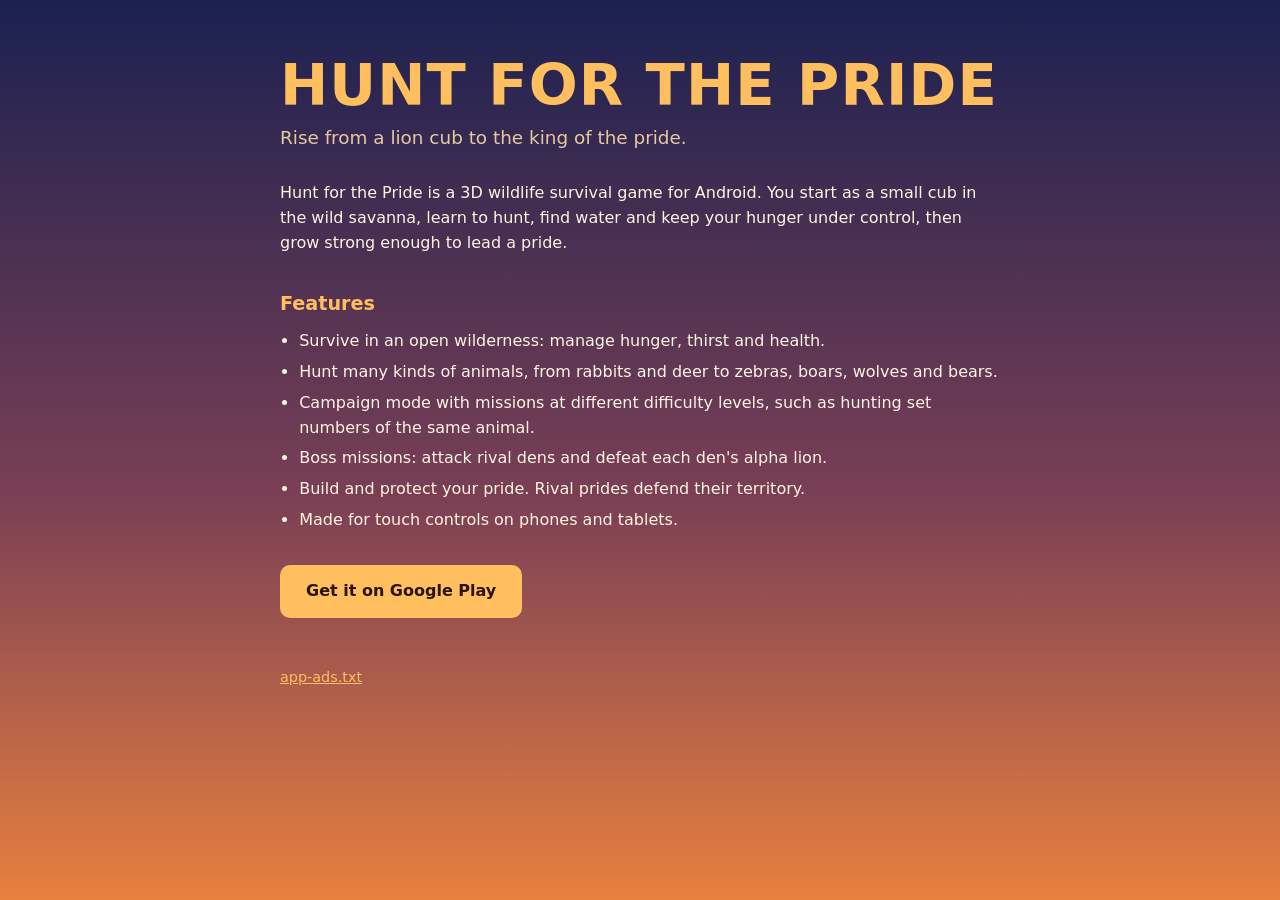
==== index.html @ 2c6ed667 "Create index.html for 'Hunt for the Pride' game Added a complete HTML structure for the game 'Hunt f" ====
<!doctype html>
<html lang="en">
<head>
<meta charset="utf-8">
<meta name="viewport" content="width=device-width, initial-scale=1">
<title>Hunt for the Pride</title>
<meta name="description" content="Hunt for the Pride - a 3D lion survival game for Android. Grow from a cub, hunt wildlife, fight rival dens and face the alpha bosses.">
<style>
  :root { --ink:#fff4e0; --muted:#e7c9a0; --gold:#ffbf5e; --bg1:#1b2150; --bg2:#7a3f55; --bg3:#e8803f; }
  * { box-sizing: border-box; }
  body { margin:0; font-family: system-ui, -apple-system, "Segoe UI", Roboto, sans-serif; color:var(--ink);
         background: linear-gradient(180deg, var(--bg1) 0%, var(--bg2) 55%, var(--bg3) 100%) fixed; min-height:100vh; line-height:1.55; }
  main { max-width: 760px; margin: 0 auto; padding: 56px 20px 40px; }
  h1 { font-size: clamp(2.2rem, 7vw, 3.6rem); line-height:1.05; margin:0 0 8px; color:var(--gold); letter-spacing:.02em; text-transform:uppercase; }
  .tag { font-size:1.15rem; color:var(--muted); margin:0 0 28px; }
  h2 { font-size:1.2rem; margin:34px 0 10px; color:var(--gold); }
  ul { padding-left: 1.2em; margin:0; }
  li { margin: 6px 0; }
  .btn { display:inline-block; margin-top:26px; padding:14px 26px; background:var(--gold); color:#2a1304; font-weight:700;
         text-decoration:none; border-radius:10px; }
  .btn:hover { filter:brightness(1.08); }
  footer { margin-top:48px; font-size:.9rem; color:var(--muted); }
  a { color:var(--gold); }
</style>
</head>
<body>
<main>
  <h1>Hunt for the Pride</h1>
  <p class="tag">Rise from a lion cub to the king of the pride.</p>

  <p>Hunt for the Pride is a 3D wildlife survival game for Android. You start as a small cub in the wild savanna,
     learn to hunt, find water and keep your hunger under control, then grow strong enough to lead a pride.</p>

  <h2>Features</h2>
  <ul>
    <li>Survive in an open wilderness: manage hunger, thirst and health.</li>
    <li>Hunt many kinds of animals, from rabbits and deer to zebras, boars, wolves and bears.</li>
    <li>Campaign mode with missions at different difficulty levels, such as hunting set numbers of the same animal.</li>
    <li>Boss missions: attack rival dens and defeat each den's alpha lion.</li>
    <li>Build and protect your pride. Rival prides defend their territory.</li>
    <li>Made for touch controls on phones and tablets.</li>
  </ul>

  <a class="btn" href="https://play.google.com/store/apps/details?id=com.macsoft.HuntForThePride">Get it on Google Play</a>

  <footer>
    <p><a href="app-ads.txt">app-ads.txt</a></p>
  </footer>
</main>
</body>
</html>
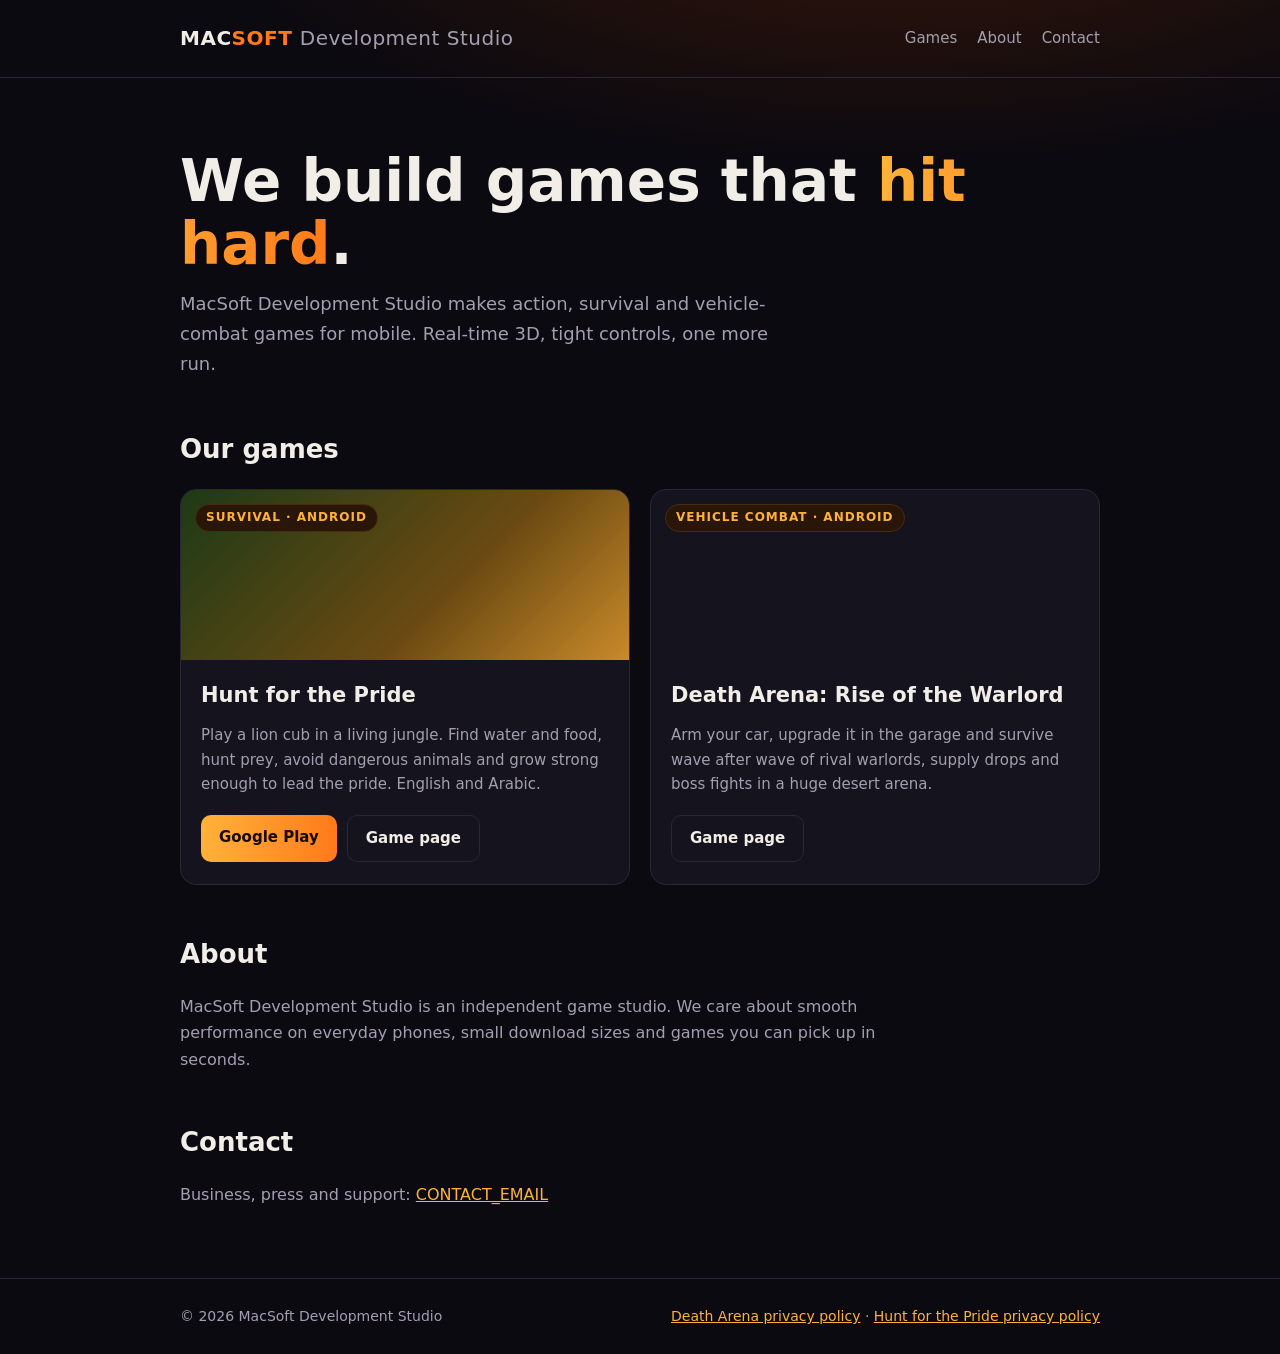
==== commit 9165505d: "Add files via upload" ====
--- a/index.html
+++ b/index.html
@@ -1,51 +1,22 @@
-<!doctype html>
-<html lang="en">
-<head>
-<meta charset="utf-8">
-<meta name="viewport" content="width=device-width, initial-scale=1">
-<title>Hunt for the Pride</title>
-<meta name="description" content="Hunt for the Pride - a 3D lion survival game for Android. Grow from a cub, hunt wildlife, fight rival dens and face the alpha bosses.">
-<style>
-  :root { --ink:#fff4e0; --muted:#e7c9a0; --gold:#ffbf5e; --bg1:#1b2150; --bg2:#7a3f55; --bg3:#e8803f; }
-  * { box-sizing: border-box; }
-  body { margin:0; font-family: system-ui, -apple-system, "Segoe UI", Roboto, sans-serif; color:var(--ink);
-         background: linear-gradient(180deg, var(--bg1) 0%, var(--bg2) 55%, var(--bg3) 100%) fixed; min-height:100vh; line-height:1.55; }
-  main { max-width: 760px; margin: 0 auto; padding: 56px 20px 40px; }
-  h1 { font-size: clamp(2.2rem, 7vw, 3.6rem); line-height:1.05; margin:0 0 8px; color:var(--gold); letter-spacing:.02em; text-transform:uppercase; }
-  .tag { font-size:1.15rem; color:var(--muted); margin:0 0 28px; }
-  h2 { font-size:1.2rem; margin:34px 0 10px; color:var(--gold); }
-  ul { padding-left: 1.2em; margin:0; }
-  li { margin: 6px 0; }
-  .btn { display:inline-block; margin-top:26px; padding:14px 26px; background:var(--gold); color:#2a1304; font-weight:700;
-         text-decoration:none; border-radius:10px; }
-  .btn:hover { filter:brightness(1.08); }
-  footer { margin-top:48px; font-size:.9rem; color:var(--muted); }
-  a { color:var(--gold); }
-</style>
-</head>
-<body>
-<main>
-  <h1>Hunt for the Pride</h1>
-  <p class="tag">Rise from a lion cub to the king of the pride.</p>
-
-  <p>Hunt for the Pride is a 3D wildlife survival game for Android. You start as a small cub in the wild savanna,
-     learn to hunt, find water and keep your hunger under control, then grow strong enough to lead a pride.</p>
-
-  <h2>Features</h2>
-  <ul>
-    <li>Survive in an open wilderness: manage hunger, thirst and health.</li>
-    <li>Hunt many kinds of animals, from rabbits and deer to zebras, boars, wolves and bears.</li>
-    <li>Campaign mode with missions at different difficulty levels, such as hunting set numbers of the same animal.</li>
-    <li>Boss missions: attack rival dens and defeat each den's alpha lion.</li>
-    <li>Build and protect your pride. Rival prides defend their territory.</li>
-    <li>Made for touch controls on phones and tablets.</li>
-  </ul>
-
-  <a class="btn" href="https://play.google.com/store/apps/details?id=com.macsoft.HuntForThePride">Get it on Google Play</a>
-
-  <footer>
-    <p><a href="app-ads.txt">app-ads.txt</a></p>
-  </footer>
+<!doctype html><html lang="en"><head><meta charset="utf-8"><meta name="viewport" content="width=device-width,initial-scale=1">
+<title>MacSoft Development Studio – Mobile Games</title>
+<meta name="description" content="MacSoft Development Studio builds action and survival games for Android: Hunt for the Pride and Death Arena: Rise of the Warlord.">
+<link rel="stylesheet" href="style.css"></head><body>
+<header><div class="wrap"><a class="logo" href="/">MAC<b>SOFT</b> <span style="font-weight:500;color:var(--dim)">Development Studio</span></a>
+<nav><a href="#games">Games</a><a href="#about">About</a><a href="#contact">Contact</a></nav></div></header>
+<main class="wrap">
+<section class="hero"><h1>We build games that <span>hit hard</span>.</h1><p>MacSoft Development Studio makes action, survival and vehicle-combat games for mobile. Real-time 3D, tight controls, one more run.</p></section>
+<h2 id="games" style="margin-top:10px">Our games</h2>
+<div class="grid">
+ <article class="card"><div class="art hunt"><span class="tag">SURVIVAL · ANDROID</span></div><div class="body"><h3>Hunt for the Pride</h3>
+  <p>Play a lion cub in a living jungle. Find water and food, hunt prey, avoid dangerous animals and grow strong enough to lead the pride. English and Arabic.</p>
+  <div class="btns"><a class="btn" href="https://play.google.com/store/apps/details?id=com.macsoft.HuntForThePride">Google Play</a><a class="btn ghost" href="hunt/">Game page</a></div></div></article>
+ <article class="card"><div class="art" style="background-image:url(deatharena/feature.png)"><span class="tag">VEHICLE COMBAT · ANDROID</span></div><div class="body"><h3>Death Arena: Rise of the Warlord</h3>
+  <p>Arm your car, upgrade it in the garage and survive wave after wave of rival warlords, supply drops and boss fights in a huge desert arena.</p>
+  <div class="btns"><a class="btn ghost" href="deatharena/">Game page</a></div></div></article>
+</div>
+<section class="about" id="about"><h2>About</h2><p>MacSoft Development Studio is an independent game studio. We care about smooth performance on everyday phones, small download sizes and games you can pick up in seconds.</p></section>
+<section class="about" id="contact"><h2>Contact</h2><p>Business, press and support: <a href="mailto:CONTACT_EMAIL">CONTACT_EMAIL</a></p></section>
 </main>
-</body>
-</html>
+<footer><div class="wrap"><span>© 2026 MacSoft Development Studio</span><span><a href="deatharena/privacy.html">Death Arena privacy policy</a> · <a href="hunt/privacy.html">Hunt for the Pride privacy policy</a></span></div></footer>
+</body></html>
--- a/style.css
+++ b/style.css
@@ -0,0 +1,26 @@
+:root{--bg:#0b0a10;--card:#15131d;--line:#2a2636;--text:#f1eee8;--dim:#a49fb0;--o:#ff7a1a;--o2:#ffb23a}
+*{box-sizing:border-box}html{scroll-behavior:smooth}
+body{margin:0;background:radial-gradient(1200px 500px at 70% -10%,#3a1608 0%,transparent 60%),var(--bg);color:var(--text);font:16px/1.65 system-ui,-apple-system,"Segoe UI",Roboto,sans-serif}
+a{color:var(--o2)}.wrap{max-width:960px;margin:0 auto;padding:0 20px}
+header{padding:22px 0;border-bottom:1px solid var(--line)}header .wrap{display:flex;justify-content:space-between;align-items:center;gap:12px;flex-wrap:wrap}
+.logo{font-weight:800;letter-spacing:.5px;font-size:20px;color:var(--text);text-decoration:none}.logo b{color:var(--o)}
+nav a{color:var(--dim);text-decoration:none;margin-left:20px;font-size:15px}nav a:hover{color:var(--text)}
+.hero{padding:72px 0 40px}.hero h1{font-size:clamp(34px,6vw,58px);line-height:1.08;margin:0 0 14px;font-weight:800}
+.hero h1 span{background:linear-gradient(90deg,var(--o2),var(--o));-webkit-background-clip:text;color:transparent}
+.hero p{color:var(--dim);max-width:600px;font-size:18px;margin:0}
+h2{font-size:26px;margin:48px 0 18px}
+.grid{display:grid;grid-template-columns:repeat(auto-fit,minmax(300px,1fr));gap:20px}
+.card{background:var(--card);border:1px solid var(--line);border-radius:16px;overflow:hidden;display:flex;flex-direction:column;transition:transform .2s,border-color .2s}
+.card:hover{transform:translateY(-3px);border-color:var(--o)}
+.card .art{height:170px;background-size:cover;background-position:center;display:flex;align-items:flex-end;padding:14px}
+.card .body{padding:18px 20px 22px;display:flex;flex-direction:column;gap:10px;flex:1}.card h3{margin:0;font-size:21px}.card p{margin:0;color:var(--dim);font-size:15px}
+.tag{display:inline-block;font-size:12px;font-weight:700;letter-spacing:1px;padding:3px 10px;border-radius:99px;background:#2a1608;color:var(--o2);border:1px solid #4a2a10;align-self:flex-start}
+.btns{display:flex;gap:10px;flex-wrap:wrap;margin-top:auto;padding-top:8px}
+.btn{display:inline-block;padding:10px 18px;border-radius:10px;font-weight:700;text-decoration:none;font-size:15px;background:linear-gradient(90deg,var(--o2),var(--o));color:#1a0900}
+.btn.ghost{background:transparent;border:1px solid var(--line);color:var(--text)}
+.hunt{background:linear-gradient(135deg,#1c3a16,#6b4a12 60%,#c98a2a)}
+.about p{color:var(--dim);max-width:720px}
+footer{margin-top:70px;padding:26px 0;border-top:1px solid var(--line);color:var(--dim);font-size:14px}
+footer .wrap{display:flex;justify-content:space-between;gap:12px;flex-wrap:wrap}
+.page{padding:50px 0}.page h1{font-size:38px;margin:0 0 6px}.page h2{font-size:22px;margin:34px 0 8px}.page p,.page li{color:#cfcad8}.page img{max-width:100%;border-radius:14px;border:1px solid var(--line)}
+.row{display:flex;gap:18px;align-items:center;margin:20px 0 10px;flex-wrap:wrap}.row img.ic{width:96px;height:96px;border-radius:22px}
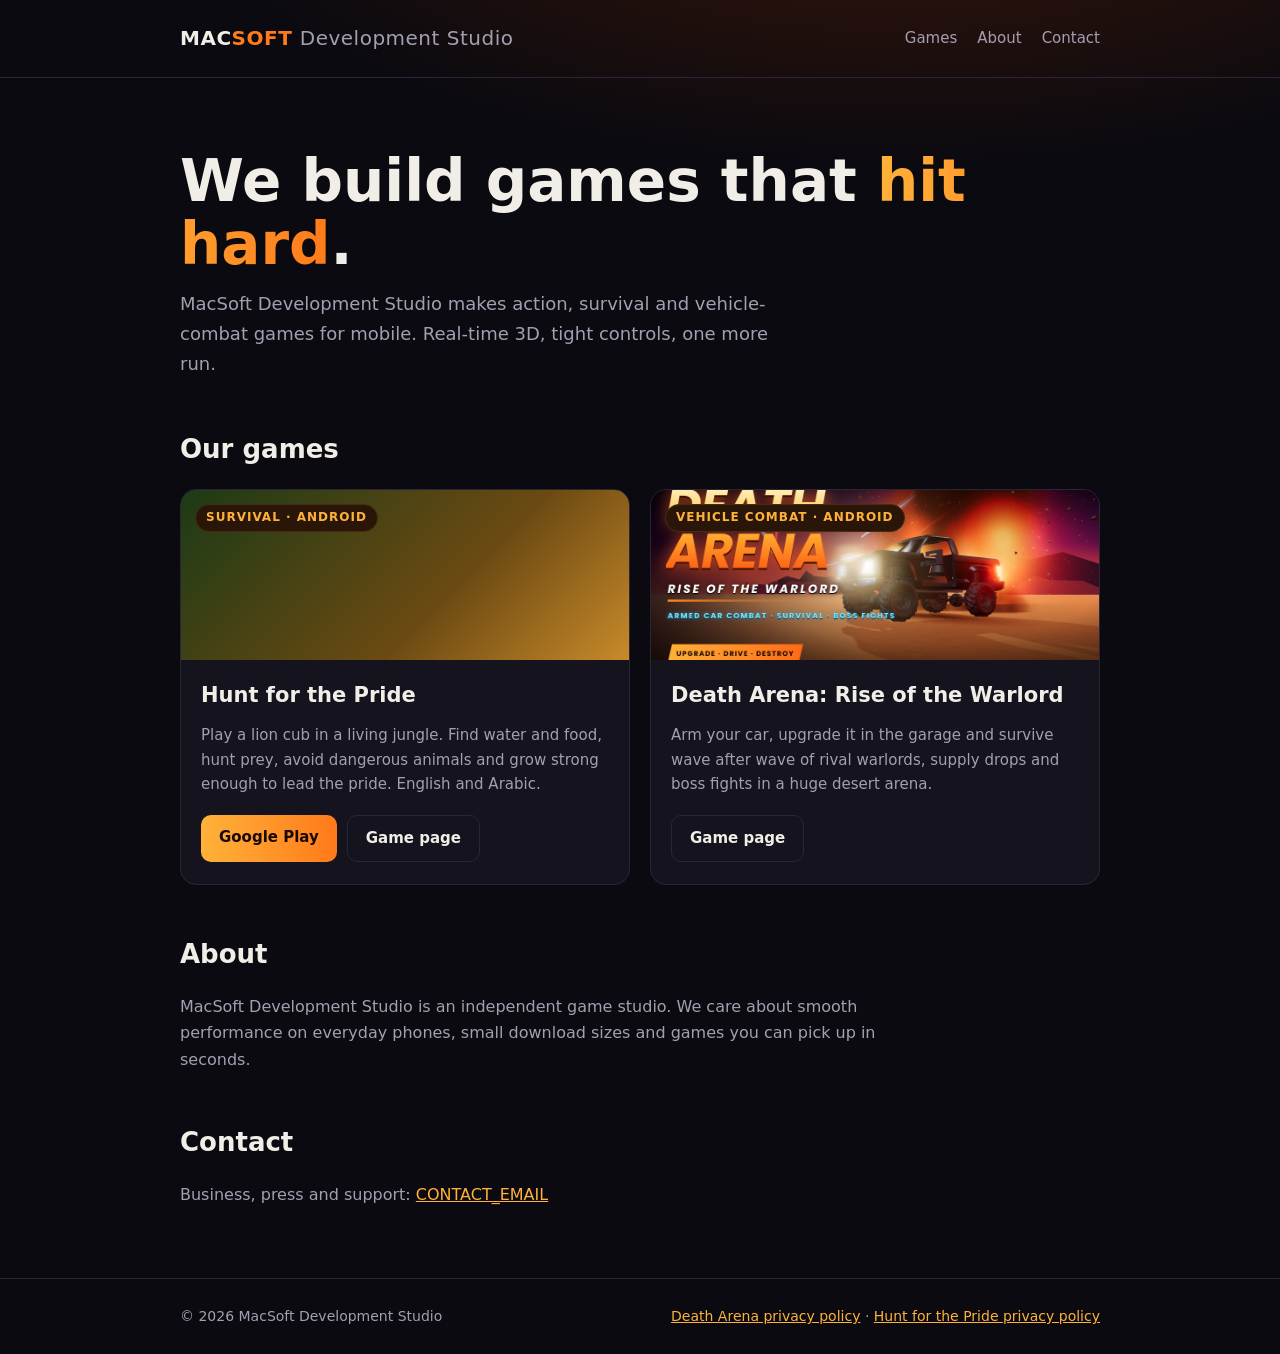
==== commit fd055940: "Update contact email in index.html" ====
--- a/index.html
+++ b/index.html
@@ -16,7 +16,7 @@
   <div class="btns"><a class="btn ghost" href="deatharena/">Game page</a></div></div></article>
 </div>
 <section class="about" id="about"><h2>About</h2><p>MacSoft Development Studio is an independent game studio. We care about smooth performance on everyday phones, small download sizes and games you can pick up in seconds.</p></section>
-<section class="about" id="contact"><h2>Contact</h2><p>Business, press and support: <a href="mailto:CONTACT_EMAIL">CONTACT_EMAIL</a></p></section>
+<section class="about" id="contact"><h2>Contact</h2><p>Business, press and support: <a href="mailto:invincibledevelopers2015@gmail.com">CONTACT_EMAIL</a></p></section>
 </main>
 <footer><div class="wrap"><span>© 2026 MacSoft Development Studio</span><span><a href="deatharena/privacy.html">Death Arena privacy policy</a> · <a href="hunt/privacy.html">Hunt for the Pride privacy policy</a></span></div></footer>
 </body></html>
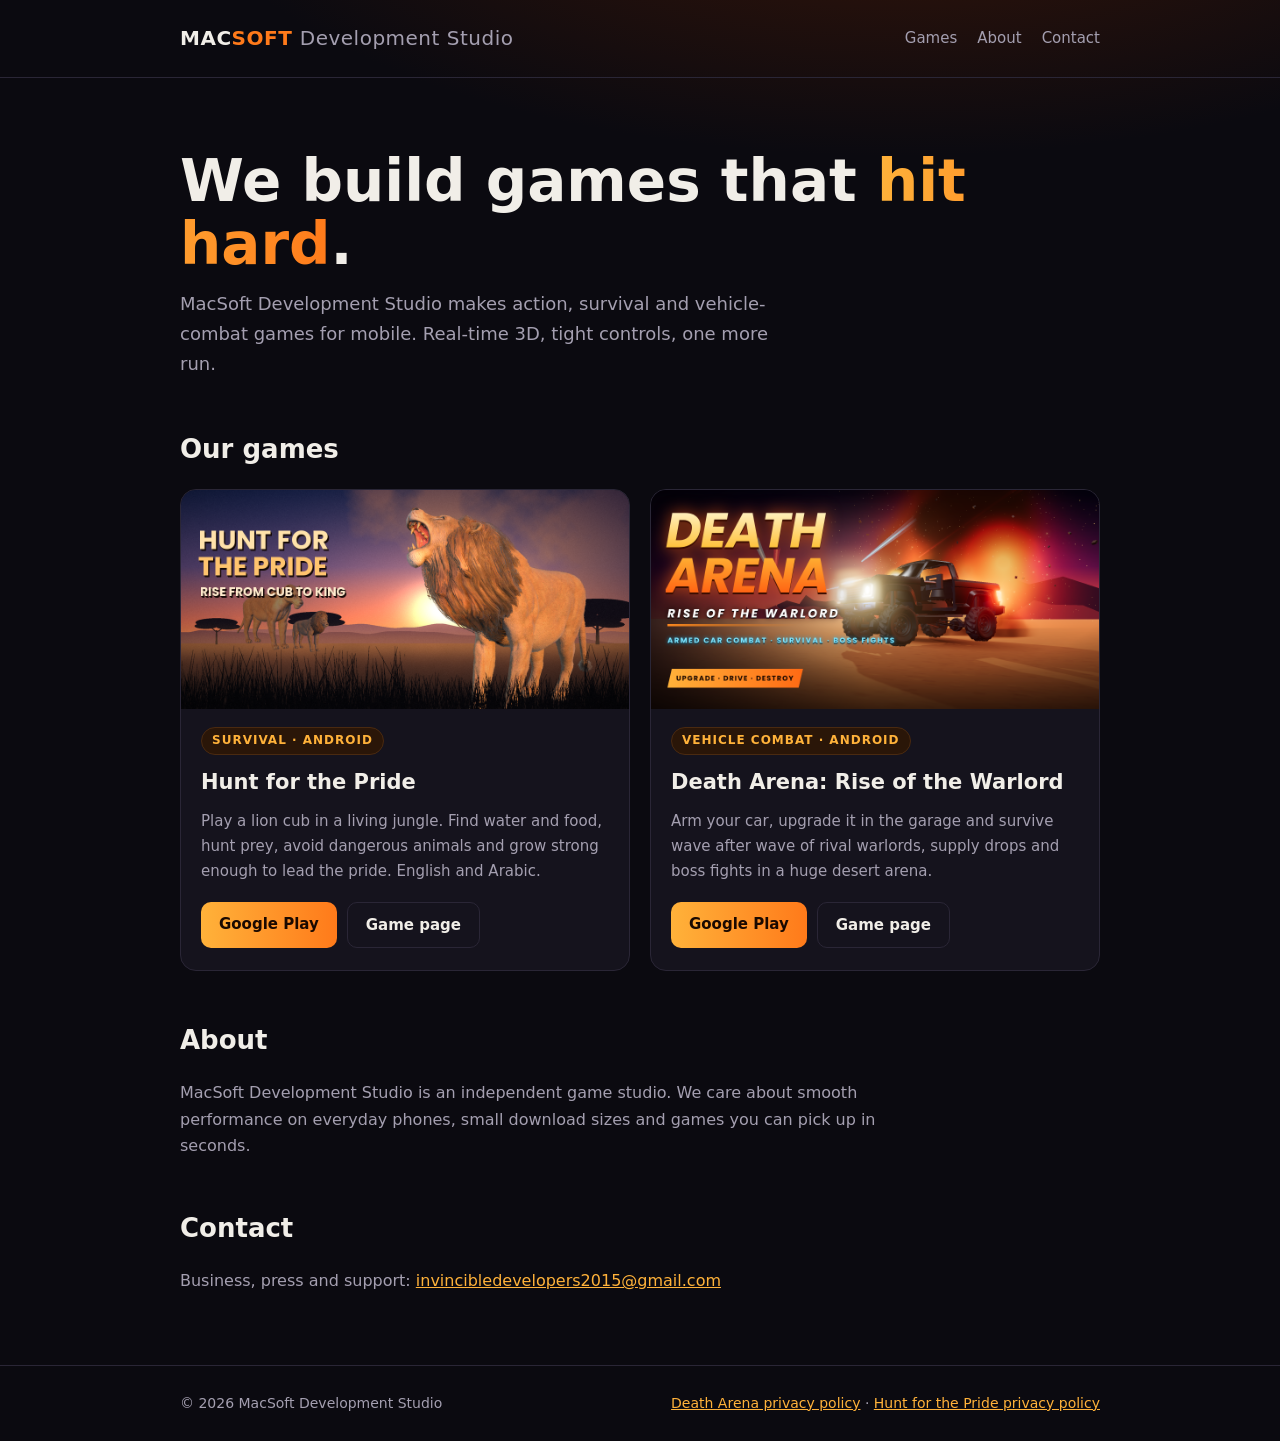
==== commit 56e0dd8b: "Add files via upload" ====
--- a/index.html
+++ b/index.html
@@ -1,22 +1,22 @@
 <!doctype html><html lang="en"><head><meta charset="utf-8"><meta name="viewport" content="width=device-width,initial-scale=1">
 <title>MacSoft Development Studio – Mobile Games</title>
 <meta name="description" content="MacSoft Development Studio builds action and survival games for Android: Hunt for the Pride and Death Arena: Rise of the Warlord.">
-<link rel="stylesheet" href="style.css"></head><body>
+<meta property="og:title" content="MacSoft Development Studio"><meta property="og:description" content="Android action and survival games: Hunt for the Pride and Death Arena."><meta property="og:image" content="https://neofaran.github.io/hunt/feature.png"><link rel="icon" href="hunt/icon.png"><link rel="stylesheet" href="style.css"></head><body>
 <header><div class="wrap"><a class="logo" href="/">MAC<b>SOFT</b> <span style="font-weight:500;color:var(--dim)">Development Studio</span></a>
 <nav><a href="#games">Games</a><a href="#about">About</a><a href="#contact">Contact</a></nav></div></header>
 <main class="wrap">
 <section class="hero"><h1>We build games that <span>hit hard</span>.</h1><p>MacSoft Development Studio makes action, survival and vehicle-combat games for mobile. Real-time 3D, tight controls, one more run.</p></section>
 <h2 id="games" style="margin-top:10px">Our games</h2>
 <div class="grid">
- <article class="card"><div class="art hunt"><span class="tag">SURVIVAL · ANDROID</span></div><div class="body"><h3>Hunt for the Pride</h3>
+ <article class="card"><div class="art" style="background-image:url(hunt/feature.png)"></div><div class="body"><span class="tag">SURVIVAL · ANDROID</span><h3>Hunt for the Pride</h3>
   <p>Play a lion cub in a living jungle. Find water and food, hunt prey, avoid dangerous animals and grow strong enough to lead the pride. English and Arabic.</p>
   <div class="btns"><a class="btn" href="https://play.google.com/store/apps/details?id=com.macsoft.HuntForThePride">Google Play</a><a class="btn ghost" href="hunt/">Game page</a></div></div></article>
- <article class="card"><div class="art" style="background-image:url(deatharena/feature.png)"><span class="tag">VEHICLE COMBAT · ANDROID</span></div><div class="body"><h3>Death Arena: Rise of the Warlord</h3>
+ <article class="card"><div class="art" style="background-image:url(deatharena/feature.png)"></div><div class="body"><span class="tag">VEHICLE COMBAT · ANDROID</span><h3>Death Arena: Rise of the Warlord</h3>
   <p>Arm your car, upgrade it in the garage and survive wave after wave of rival warlords, supply drops and boss fights in a huge desert arena.</p>
-  <div class="btns"><a class="btn ghost" href="deatharena/">Game page</a></div></div></article>
+  <div class="btns"><a class="btn" href="https://play.google.com/store/apps/details?id=com.macsoft.DeathArena">Google Play</a><a class="btn ghost" href="deatharena/">Game page</a></div></div></article>
 </div>
 <section class="about" id="about"><h2>About</h2><p>MacSoft Development Studio is an independent game studio. We care about smooth performance on everyday phones, small download sizes and games you can pick up in seconds.</p></section>
-<section class="about" id="contact"><h2>Contact</h2><p>Business, press and support: <a href="mailto:invincibledevelopers2015@gmail.com">CONTACT_EMAIL</a></p></section>
+<section class="about" id="contact"><h2>Contact</h2><p>Business, press and support: <a href="mailto:invincibledevelopers2015@gmail.com">invincibledevelopers2015@gmail.com</a></p></section>
 </main>
 <footer><div class="wrap"><span>© 2026 MacSoft Development Studio</span><span><a href="deatharena/privacy.html">Death Arena privacy policy</a> · <a href="hunt/privacy.html">Hunt for the Pride privacy policy</a></span></div></footer>
 </body></html>
--- a/style.css
+++ b/style.css
@@ -12,7 +12,7 @@
 .grid{display:grid;grid-template-columns:repeat(auto-fit,minmax(300px,1fr));gap:20px}
 .card{background:var(--card);border:1px solid var(--line);border-radius:16px;overflow:hidden;display:flex;flex-direction:column;transition:transform .2s,border-color .2s}
 .card:hover{transform:translateY(-3px);border-color:var(--o)}
-.card .art{height:170px;background-size:cover;background-position:center;display:flex;align-items:flex-end;padding:14px}
+.card .art{aspect-ratio:1024/500;background-size:cover;background-position:center}
 .card .body{padding:18px 20px 22px;display:flex;flex-direction:column;gap:10px;flex:1}.card h3{margin:0;font-size:21px}.card p{margin:0;color:var(--dim);font-size:15px}
 .tag{display:inline-block;font-size:12px;font-weight:700;letter-spacing:1px;padding:3px 10px;border-radius:99px;background:#2a1608;color:var(--o2);border:1px solid #4a2a10;align-self:flex-start}
 .btns{display:flex;gap:10px;flex-wrap:wrap;margin-top:auto;padding-top:8px}
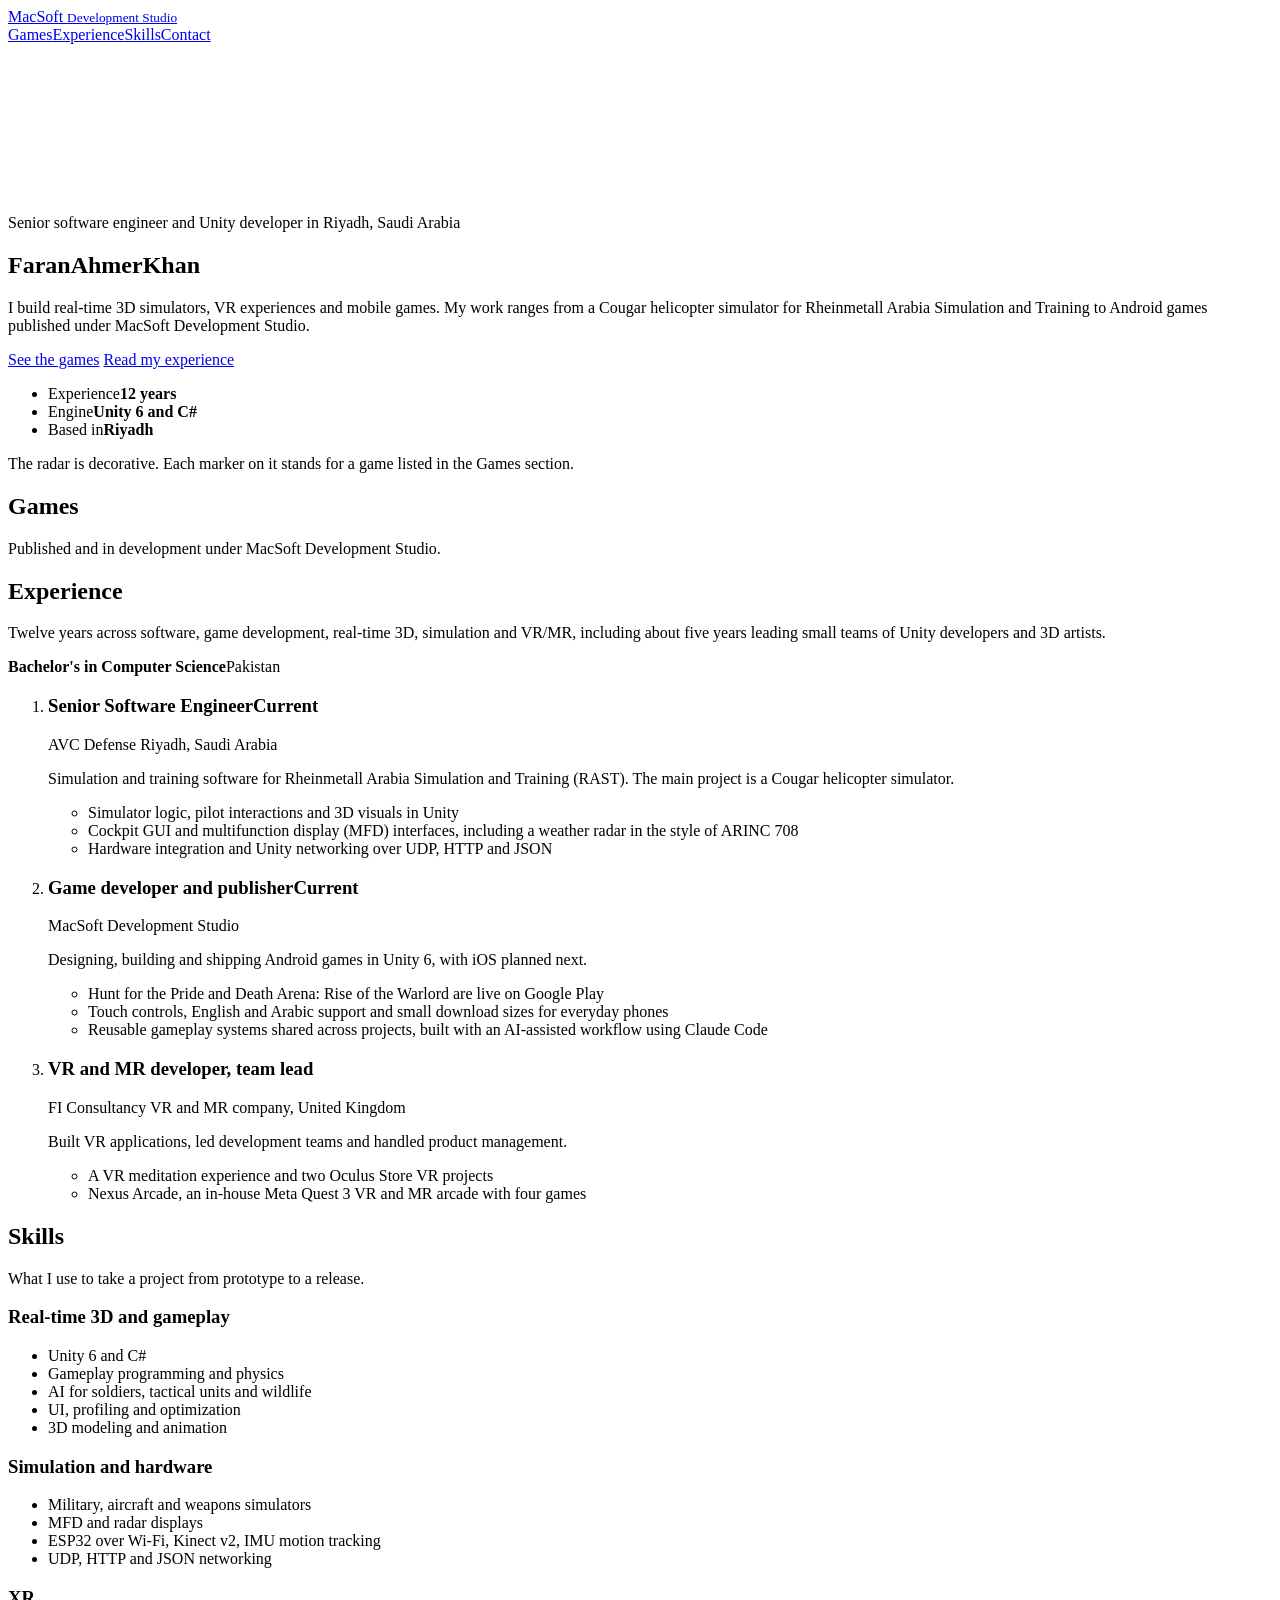
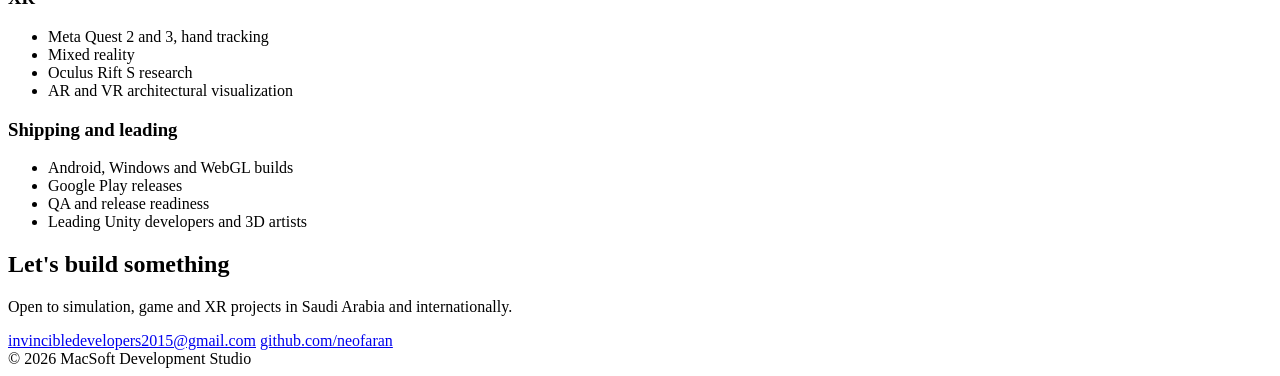
==== commit f8f9e58a: "Add files via upload" ====
--- a/index.html
+++ b/index.html
@@ -1,22 +1,124 @@
-<!doctype html><html lang="en"><head><meta charset="utf-8"><meta name="viewport" content="width=device-width,initial-scale=1">
-<title>MacSoft Development Studio – Mobile Games</title>
-<meta name="description" content="MacSoft Development Studio builds action and survival games for Android: Hunt for the Pride and Death Arena: Rise of the Warlord.">
-<meta property="og:title" content="MacSoft Development Studio"><meta property="og:description" content="Android action and survival games: Hunt for the Pride and Death Arena."><meta property="og:image" content="https://neofaran.github.io/hunt/feature.png"><link rel="icon" href="hunt/icon.png"><link rel="stylesheet" href="style.css"></head><body>
-<header><div class="wrap"><a class="logo" href="/">MAC<b>SOFT</b> <span style="font-weight:500;color:var(--dim)">Development Studio</span></a>
-<nav><a href="#games">Games</a><a href="#about">About</a><a href="#contact">Contact</a></nav></div></header>
-<main class="wrap">
-<section class="hero"><h1>We build games that <span>hit hard</span>.</h1><p>MacSoft Development Studio makes action, survival and vehicle-combat games for mobile. Real-time 3D, tight controls, one more run.</p></section>
-<h2 id="games" style="margin-top:10px">Our games</h2>
-<div class="grid">
- <article class="card"><div class="art" style="background-image:url(hunt/feature.png)"></div><div class="body"><span class="tag">SURVIVAL · ANDROID</span><h3>Hunt for the Pride</h3>
-  <p>Play a lion cub in a living jungle. Find water and food, hunt prey, avoid dangerous animals and grow strong enough to lead the pride. English and Arabic.</p>
-  <div class="btns"><a class="btn" href="https://play.google.com/store/apps/details?id=com.macsoft.HuntForThePride">Google Play</a><a class="btn ghost" href="hunt/">Game page</a></div></div></article>
- <article class="card"><div class="art" style="background-image:url(deatharena/feature.png)"></div><div class="body"><span class="tag">VEHICLE COMBAT · ANDROID</span><h3>Death Arena: Rise of the Warlord</h3>
-  <p>Arm your car, upgrade it in the garage and survive wave after wave of rival warlords, supply drops and boss fights in a huge desert arena.</p>
-  <div class="btns"><a class="btn" href="https://play.google.com/store/apps/details?id=com.macsoft.DeathArena">Google Play</a><a class="btn ghost" href="deatharena/">Game page</a></div></div></article>
-</div>
-<section class="about" id="about"><h2>About</h2><p>MacSoft Development Studio is an independent game studio. We care about smooth performance on everyday phones, small download sizes and games you can pick up in seconds.</p></section>
-<section class="about" id="contact"><h2>Contact</h2><p>Business, press and support: <a href="mailto:invincibledevelopers2015@gmail.com">invincibledevelopers2015@gmail.com</a></p></section>
+<!doctype html>
+<html lang="en">
+<head>
+<meta charset="utf-8">
+<meta name="viewport" content="width=device-width,initial-scale=1">
+<title>Faran Ahmer Khan – Unity developer and simulation engineer | MacSoft Development Studio</title>
+<meta name="description" content="Faran Ahmer Khan is a senior software engineer and Unity developer in Riyadh with 12 years of experience in simulators, VR and mobile games. Home of MacSoft Development Studio.">
+<meta property="og:title" content="Faran Ahmer Khan – Unity developer and simulation engineer">
+<meta property="og:description" content="Real-time 3D simulators, VR and Android games. Hunt for the Pride and Death Arena by MacSoft Development Studio.">
+<meta property="og:image" content="https://neofaran.github.io/hunt/feature.png">
+<meta name="theme-color" content="#070b14">
+<link rel="icon" href="hunt/icon.png">
+<link rel="preload" href="fonts/big-shoulders-display-latin-800-normal.woff2" as="font" type="font/woff2" crossorigin>
+<link rel="stylesheet" href="assets/portfolio.css">
+</head>
+<body>
+<header class="bar" id="bar">
+  <a class="logo" href="#top">MacSoft <small>Development Studio</small></a>
+  <nav aria-label="Sections">
+    <a href="#games">Games</a><a href="#experience">Experience</a><a href="#skills">Skills</a><a href="#contact">Contact</a>
+  </nav>
+</header>
+
+<main id="top">
+  <section class="hero" id="hero">
+    <canvas id="scope" aria-hidden="true"></canvas>
+    <div class="hero-copy">
+      <p class="where">Senior software engineer and Unity developer in Riyadh, Saudi Arabia</p>
+      <h1 aria-label="Faran Ahmer Khan"><span><b>Faran</b></span><span><b>Ahmer</b></span><span><b>Khan</b></span></h1>
+      <p class="lede">I build real-time 3D simulators, VR experiences and mobile games. My work ranges from a Cougar helicopter simulator for Rheinmetall Arabia Simulation and Training to Android games published under MacSoft Development Studio.</p>
+      <div class="cta">
+        <a class="btn main" href="#games">See the games</a>
+        <a class="btn" href="#experience">Read my experience</a>
+      </div>
+      <ul class="readouts">
+        <li><span>Experience</span><strong>12 years</strong></li>
+        <li><span>Engine</span><strong>Unity 6 and C#</strong></li>
+        <li><span>Based in</span><strong>Riyadh</strong></li>
+      </ul>
+    </div>
+    <p class="sr">The radar is decorative. Each marker on it stands for a game listed in the Games section.</p>
+  </section>
+
+  <section class="block" id="games" aria-labelledby="games-h">
+    <div class="head">
+      <div><h2 id="games-h">Games</h2><p>Published and in development under MacSoft Development Studio.</p></div>
+      <div class="filters" id="filters" role="group" aria-label="Filter games"></div>
+    </div>
+    <div class="inner"><div class="grid" id="grid"></div></div>
+  </section>
+
+  <section class="block alt" id="experience" aria-labelledby="exp-h">
+    <div class="split">
+      <aside>
+        <h2 id="exp-h">Experience</h2>
+        <p>Twelve years across software, game development, real-time 3D, simulation and VR/MR, including about five years leading small teams of Unity developers and 3D artists.</p>
+        <div class="edu"><strong>Bachelor's in Computer Science</strong>Pakistan</div>
+      </aside>
+      <ol class="tl">
+        <li style="--c:var(--echo-3)">
+          <h3 class="role">Senior Software Engineer<span class="now">Current</span></h3>
+          <p class="org">AVC Defense <span>Riyadh, Saudi Arabia</span></p>
+          <p class="sum">Simulation and training software for Rheinmetall Arabia Simulation and Training (RAST). The main project is a Cougar helicopter simulator.</p>
+          <ul>
+            <li>Simulator logic, pilot interactions and 3D visuals in Unity</li>
+            <li>Cockpit GUI and multifunction display (MFD) interfaces, including a weather radar in the style of ARINC 708</li>
+            <li>Hardware integration and Unity networking over UDP, HTTP and JSON</li>
+          </ul>
+        </li>
+        <li style="--c:var(--echo-2)">
+          <h3 class="role">Game developer and publisher<span class="now">Current</span></h3>
+          <p class="org">MacSoft Development Studio</p>
+          <p class="sum">Designing, building and shipping Android games in Unity 6, with iOS planned next.</p>
+          <ul>
+            <li>Hunt for the Pride and Death Arena: Rise of the Warlord are live on Google Play</li>
+            <li>Touch controls, English and Arabic support and small download sizes for everyday phones</li>
+            <li>Reusable gameplay systems shared across projects, built with an AI-assisted workflow using Claude Code</li>
+          </ul>
+        </li>
+        <li style="--c:var(--echo-5)">
+          <h3 class="role">VR and MR developer, team lead</h3>
+          <p class="org">FI Consultancy <span>VR and MR company, United Kingdom</span></p>
+          <p class="sum">Built VR applications, led development teams and handled product management.</p>
+          <ul>
+            <li>A VR meditation experience and two Oculus Store VR projects</li>
+            <li>Nexus Arcade, an in-house Meta Quest 3 VR and MR arcade with four games</li>
+          </ul>
+        </li>
+      </ol>
+    </div>
+  </section>
+
+  <section class="block" id="skills" aria-labelledby="skills-h">
+    <div class="head"><div><h2 id="skills-h">Skills</h2><p>What I use to take a project from prototype to a release.</p></div></div>
+    <div class="skills">
+      <section style="--c:var(--echo-1)"><h3>Real-time 3D and gameplay</h3><ul><li>Unity 6 and C#</li><li>Gameplay programming and physics</li><li>AI for soldiers, tactical units and wildlife</li><li>UI, profiling and optimization</li><li>3D modeling and animation</li></ul></section>
+      <section style="--c:var(--echo-2)"><h3>Simulation and hardware</h3><ul><li>Military, aircraft and weapons simulators</li><li>MFD and radar displays</li><li>ESP32 over Wi-Fi, Kinect v2, IMU motion tracking</li><li>UDP, HTTP and JSON networking</li></ul></section>
+      <section style="--c:var(--echo-3)"><h3>XR</h3><ul><li>Meta Quest 2 and 3, hand tracking</li><li>Mixed reality</li><li>Oculus Rift S research</li><li>AR and VR architectural visualization</li></ul></section>
+      <section style="--c:var(--echo-5)"><h3>Shipping and leading</h3><ul><li>Android, Windows and WebGL builds</li><li>Google Play releases</li><li>QA and release readiness</li><li>Leading Unity developers and 3D artists</li></ul></section>
+    </div>
+  </section>
+
+  <section class="block alt" id="contact" aria-labelledby="contact-h">
+    <div class="contact">
+      <h2 id="contact-h">Let's build something</h2>
+      <p>Open to simulation, game and XR projects in Saudi Arabia and internationally.</p>
+      <div class="links">
+        <a href="mailto:invincibledevelopers2015@gmail.com">invincibledevelopers2015@gmail.com</a>
+        <a href="https://github.com/neofaran" rel="noopener">github.com/neofaran</a>
+      </div>
+    </div>
+  </section>
 </main>
-<footer><div class="wrap"><span>© 2026 MacSoft Development Studio</span><span><a href="deatharena/privacy.html">Death Arena privacy policy</a> · <a href="hunt/privacy.html">Hunt for the Pride privacy policy</a></span></div></footer>
-</body></html>
+
+<footer>
+  <span>© 2026 MacSoft Development Studio</span>
+  <nav id="privacy" aria-label="Privacy policies"></nav>
+</footer>
+
+<script src="games.js"></script>
+<script src="assets/site.js"></script>
+<script src="assets/scope.js"></script>
+</body>
+</html>
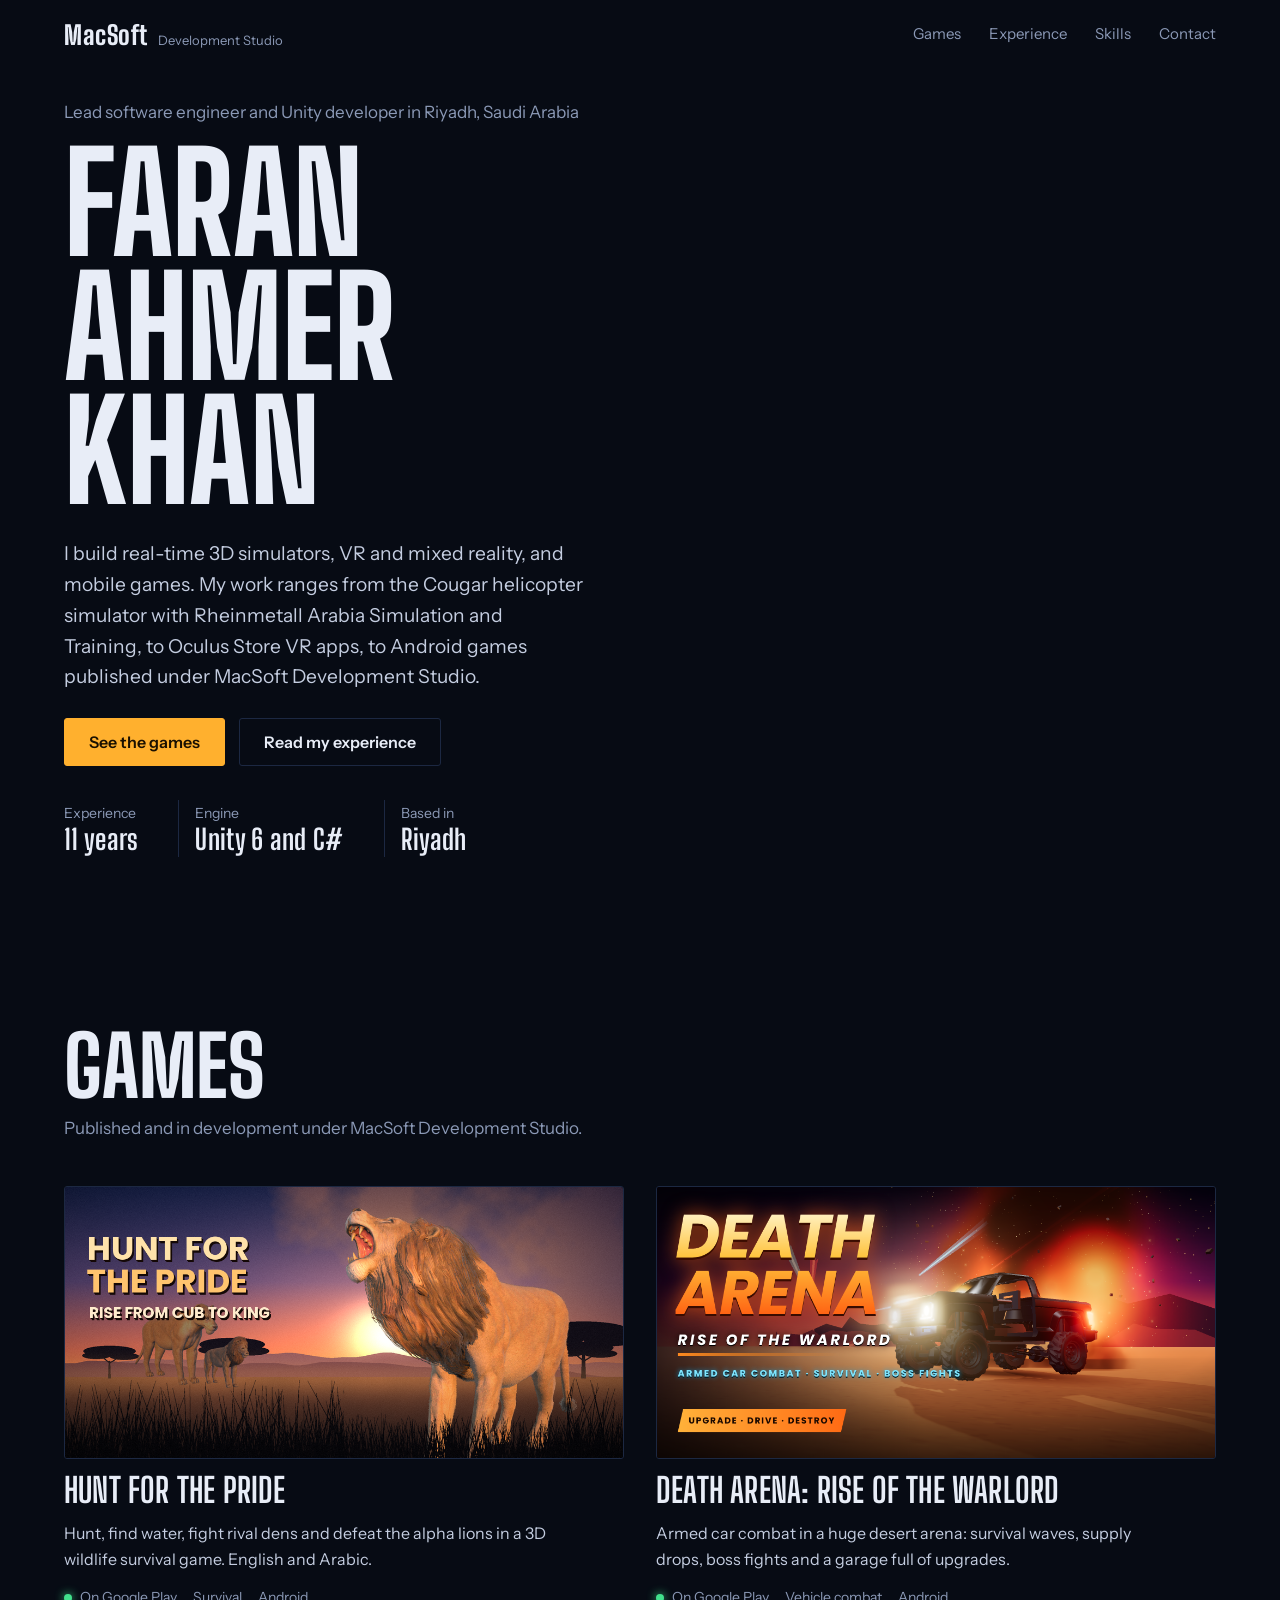
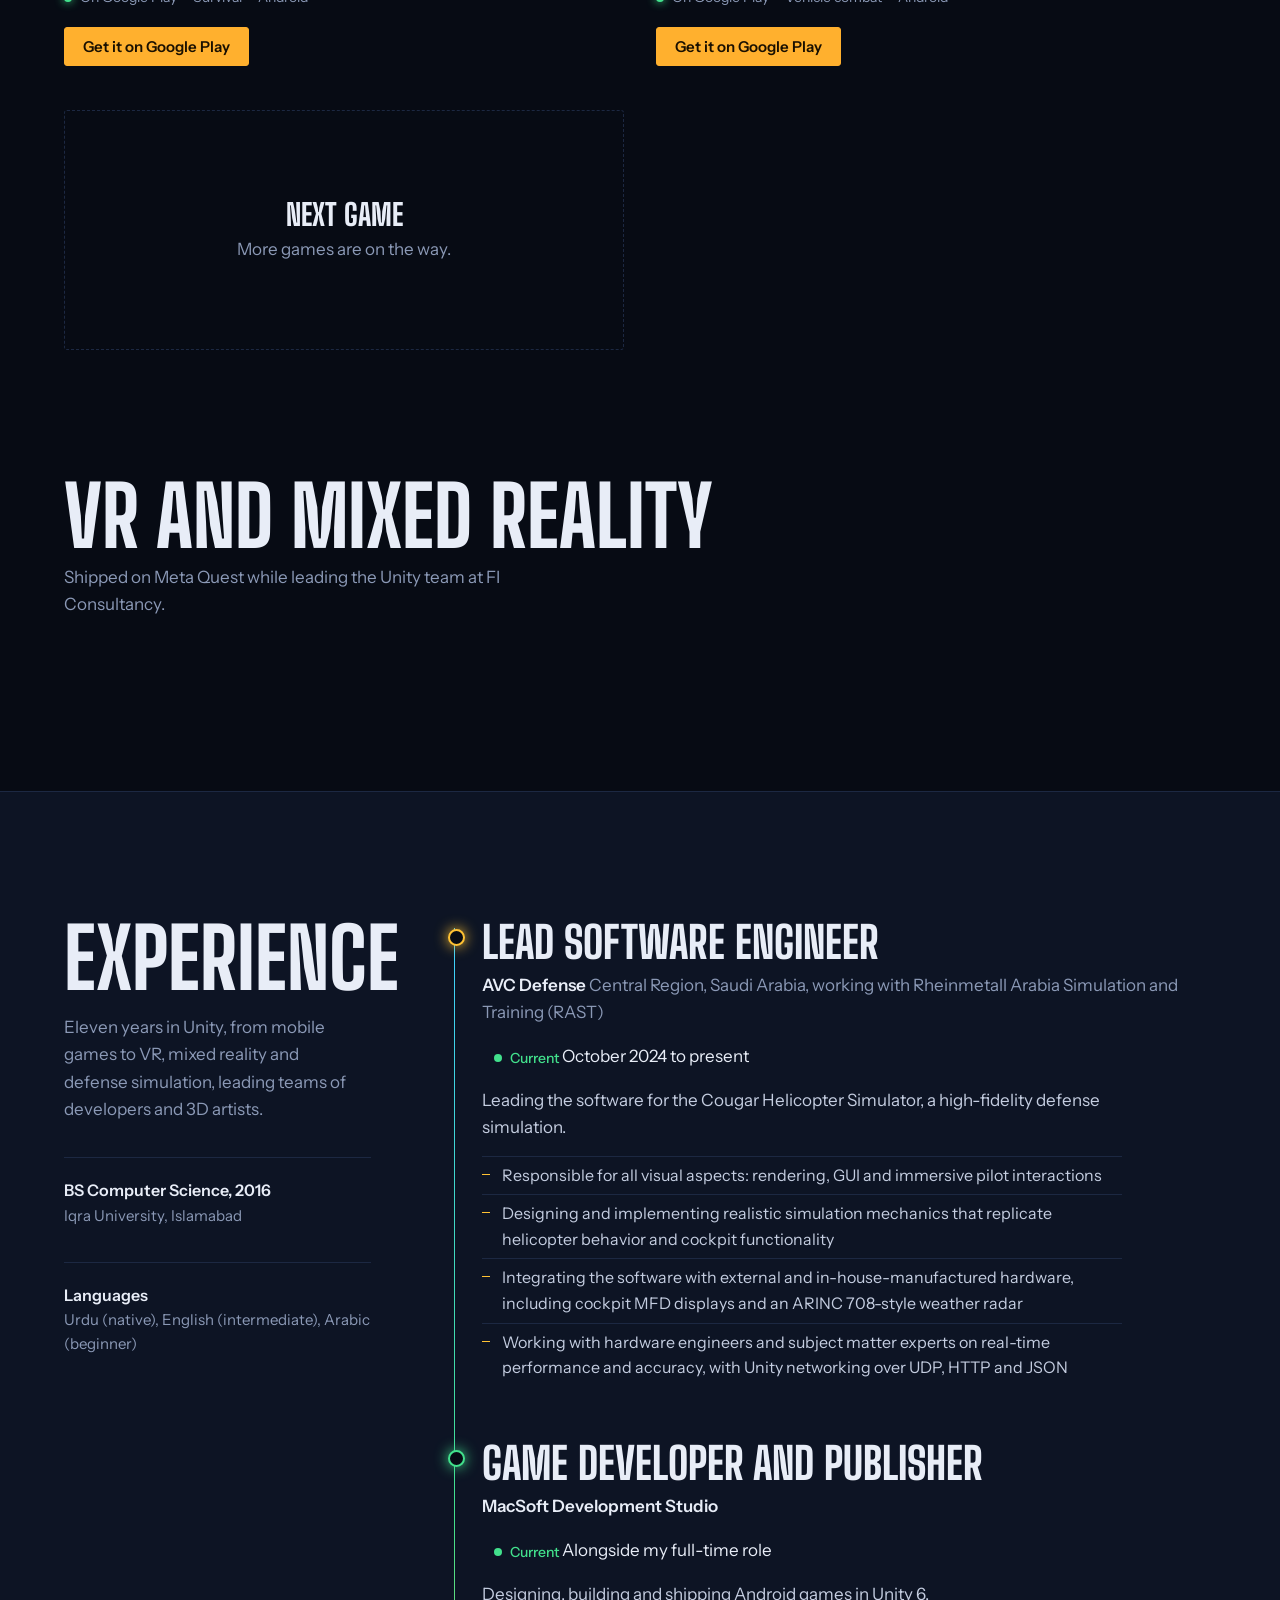
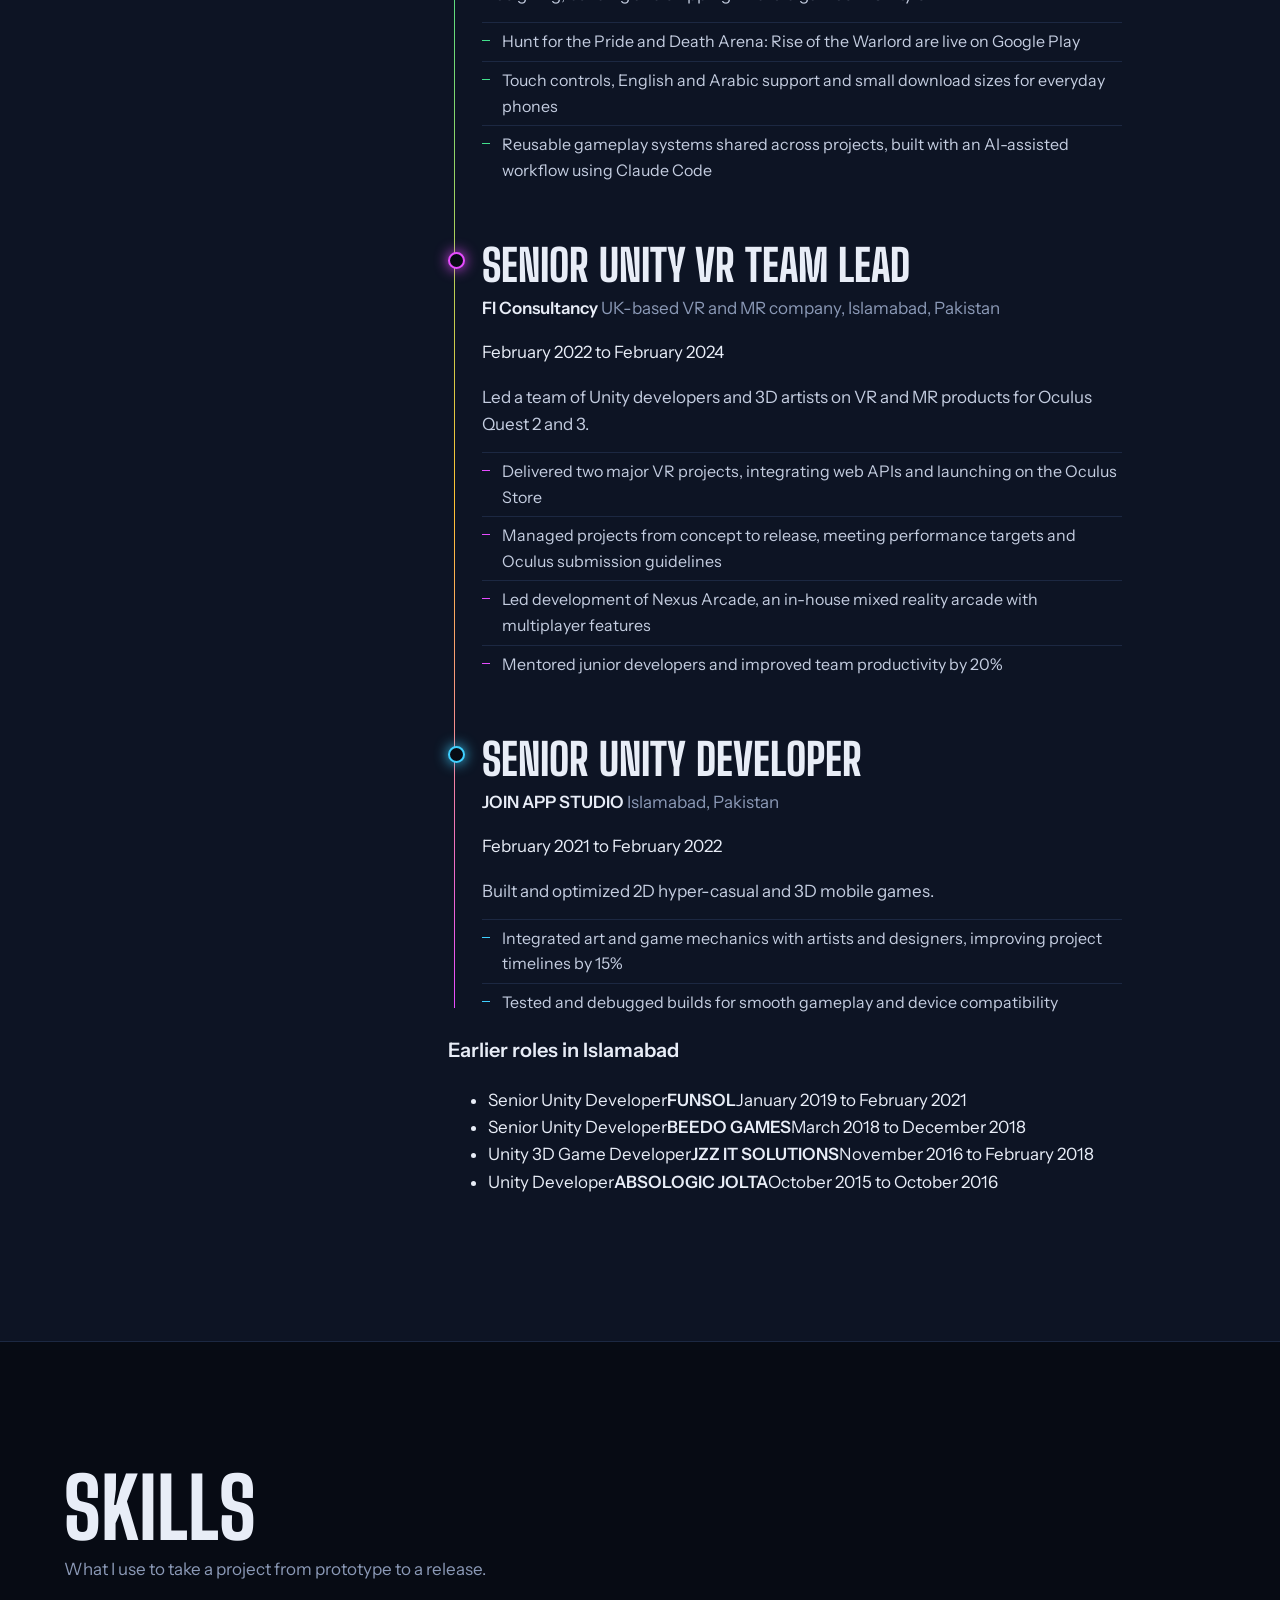
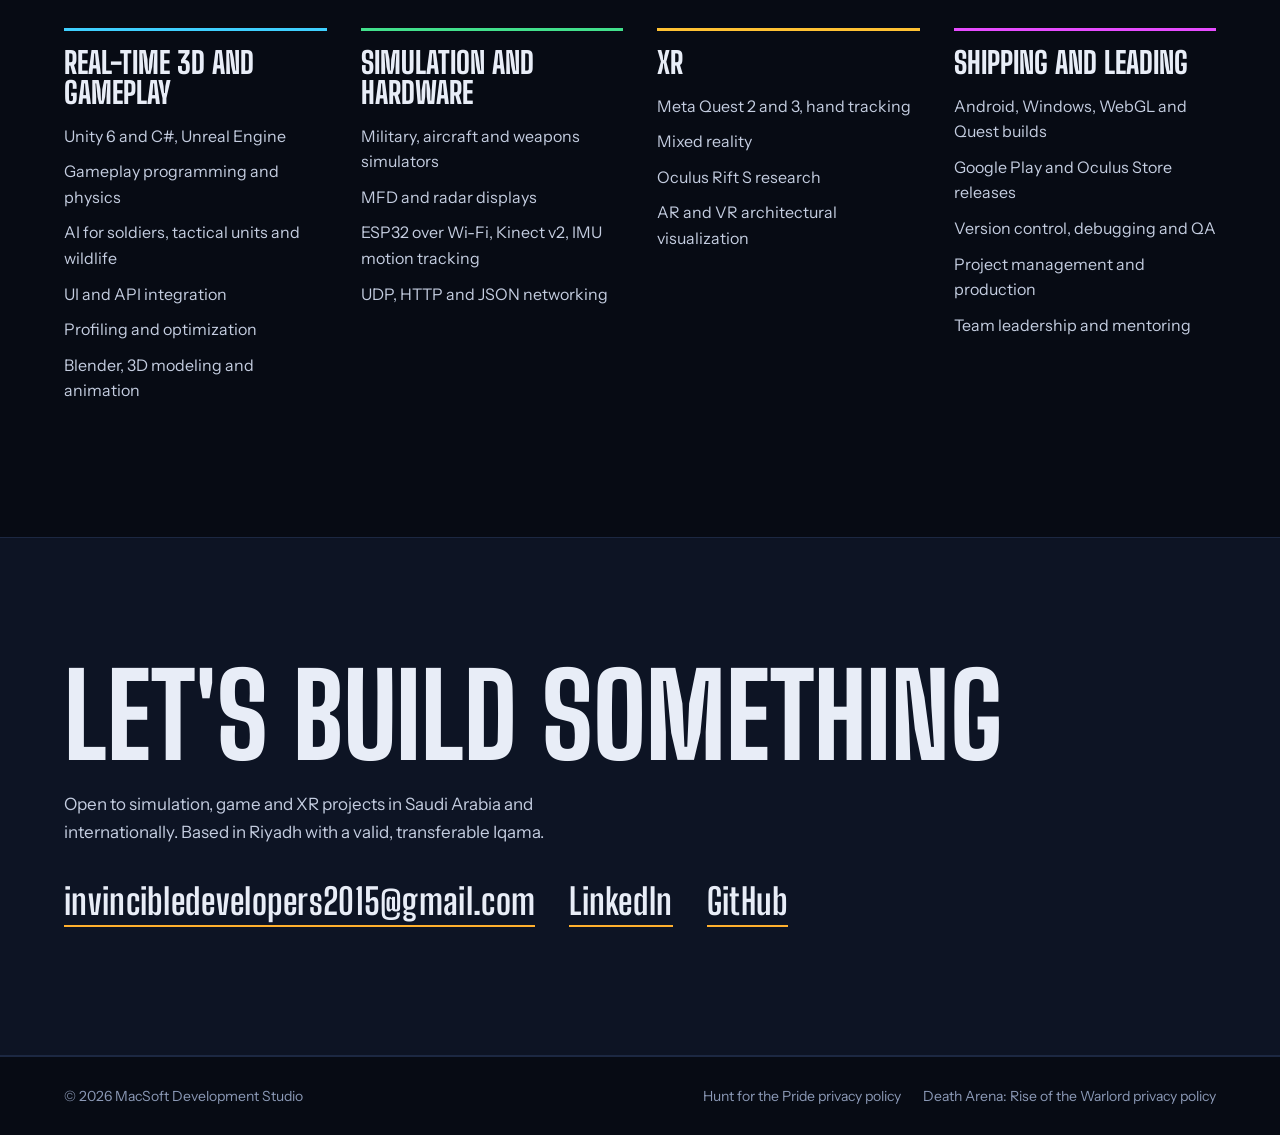
==== commit ed91e8fc: "Add files via upload" ====
--- a/index.html
+++ b/index.html
@@ -4,7 +4,7 @@
 <meta charset="utf-8">
 <meta name="viewport" content="width=device-width,initial-scale=1">
 <title>Faran Ahmer Khan – Unity developer and simulation engineer | MacSoft Development Studio</title>
-<meta name="description" content="Faran Ahmer Khan is a senior software engineer and Unity developer in Riyadh with 12 years of experience in simulators, VR and mobile games. Home of MacSoft Development Studio.">
+<meta name="description" content="Faran Ahmer Khan is a lead software engineer and Unity developer in Riyadh with 11 years of experience in defense simulators, VR and mixed reality, and mobile games. Home of MacSoft Development Studio.">
 <meta property="og:title" content="Faran Ahmer Khan – Unity developer and simulation engineer">
 <meta property="og:description" content="Real-time 3D simulators, VR and Android games. Hunt for the Pride and Death Arena by MacSoft Development Studio.">
 <meta property="og:image" content="https://neofaran.github.io/hunt/feature.png">
@@ -25,15 +25,15 @@
   <section class="hero" id="hero">
     <canvas id="scope" aria-hidden="true"></canvas>
     <div class="hero-copy">
-      <p class="where">Senior software engineer and Unity developer in Riyadh, Saudi Arabia</p>
+      <p class="where">Lead software engineer and Unity developer in Riyadh, Saudi Arabia</p>
       <h1 aria-label="Faran Ahmer Khan"><span><b>Faran</b></span><span><b>Ahmer</b></span><span><b>Khan</b></span></h1>
-      <p class="lede">I build real-time 3D simulators, VR experiences and mobile games. My work ranges from a Cougar helicopter simulator for Rheinmetall Arabia Simulation and Training to Android games published under MacSoft Development Studio.</p>
+      <p class="lede">I build real-time 3D simulators, VR and mixed reality, and mobile games. My work ranges from the Cougar helicopter simulator with Rheinmetall Arabia Simulation and Training, to Oculus Store VR apps, to Android games published under MacSoft Development Studio.</p>
       <div class="cta">
         <a class="btn main" href="#games">See the games</a>
         <a class="btn" href="#experience">Read my experience</a>
       </div>
       <ul class="readouts">
-        <li><span>Experience</span><strong>12 years</strong></li>
+        <li><span>Experience</span><strong>11 years</strong></li>
         <li><span>Engine</span><strong>Unity 6 and C#</strong></li>
         <li><span>Based in</span><strong>Riyadh</strong></li>
       </ul>
@@ -49,28 +49,38 @@
     <div class="inner"><div class="grid" id="grid"></div></div>
   </section>
 
+  <section class="block" id="vr" aria-labelledby="vr-h" style="padding-top:0">
+    <div class="head"><div><h2 id="vr-h">VR and mixed reality</h2><p>Shipped on Meta Quest while leading the Unity team at FI Consultancy.</p></div></div>
+    <div class="inner"><div class="proj" id="projects"></div></div>
+  </section>
+
   <section class="block alt" id="experience" aria-labelledby="exp-h">
     <div class="split">
       <aside>
         <h2 id="exp-h">Experience</h2>
-        <p>Twelve years across software, game development, real-time 3D, simulation and VR/MR, including about five years leading small teams of Unity developers and 3D artists.</p>
-        <div class="edu"><strong>Bachelor's in Computer Science</strong>Pakistan</div>
+        <p>Eleven years in Unity, from mobile games to VR, mixed reality and defense simulation, leading teams of developers and 3D artists.</p>
+        <div class="edu"><strong>BS Computer Science, 2016</strong>Iqra University, Islamabad</div>
+        <div class="edu"><strong>Languages</strong>Urdu (native), English (intermediate), Arabic (beginner)</div>
       </aside>
+      <div>
       <ol class="tl">
         <li style="--c:var(--echo-3)">
-          <h3 class="role">Senior Software Engineer<span class="now">Current</span></h3>
-          <p class="org">AVC Defense <span>Riyadh, Saudi Arabia</span></p>
-          <p class="sum">Simulation and training software for Rheinmetall Arabia Simulation and Training (RAST). The main project is a Cougar helicopter simulator.</p>
+          <h3 class="role">Lead Software Engineer</h3>
+          <p class="org">AVC Defense <span>Central Region, Saudi Arabia, working with Rheinmetall Arabia Simulation and Training (RAST)</span></p>
+          <p class="when"><span class="now">Current</span> October 2024 to present</p>
+          <p class="sum">Leading the software for the Cougar Helicopter Simulator, a high-fidelity defense simulation.</p>
           <ul>
-            <li>Simulator logic, pilot interactions and 3D visuals in Unity</li>
-            <li>Cockpit GUI and multifunction display (MFD) interfaces, including a weather radar in the style of ARINC 708</li>
-            <li>Hardware integration and Unity networking over UDP, HTTP and JSON</li>
+            <li>Responsible for all visual aspects: rendering, GUI and immersive pilot interactions</li>
+            <li>Designing and implementing realistic simulation mechanics that replicate helicopter behavior and cockpit functionality</li>
+            <li>Integrating the software with external and in-house-manufactured hardware, including cockpit MFD displays and an ARINC 708-style weather radar</li>
+            <li>Working with hardware engineers and subject matter experts on real-time performance and accuracy, with Unity networking over UDP, HTTP and JSON</li>
           </ul>
         </li>
         <li style="--c:var(--echo-2)">
-          <h3 class="role">Game developer and publisher<span class="now">Current</span></h3>
+          <h3 class="role">Game developer and publisher</h3>
           <p class="org">MacSoft Development Studio</p>
-          <p class="sum">Designing, building and shipping Android games in Unity 6, with iOS planned next.</p>
+          <p class="when"><span class="now">Current</span> Alongside my full-time role</p>
+          <p class="sum">Designing, building and shipping Android games in Unity 6.</p>
           <ul>
             <li>Hunt for the Pride and Death Arena: Rise of the Warlord are live on Google Play</li>
             <li>Touch controls, English and Arabic support and small download sizes for everyday phones</li>
@@ -78,35 +88,57 @@
           </ul>
         </li>
         <li style="--c:var(--echo-5)">
-          <h3 class="role">VR and MR developer, team lead</h3>
-          <p class="org">FI Consultancy <span>VR and MR company, United Kingdom</span></p>
-          <p class="sum">Built VR applications, led development teams and handled product management.</p>
+          <h3 class="role">Senior Unity VR Team Lead</h3>
+          <p class="org">FI Consultancy <span>UK-based VR and MR company, Islamabad, Pakistan</span></p>
+          <p class="when">February 2022 to February 2024</p>
+          <p class="sum">Led a team of Unity developers and 3D artists on VR and MR products for Oculus Quest 2 and 3.</p>
           <ul>
-            <li>A VR meditation experience and two Oculus Store VR projects</li>
-            <li>Nexus Arcade, an in-house Meta Quest 3 VR and MR arcade with four games</li>
+            <li>Delivered two major VR projects, integrating web APIs and launching on the Oculus Store</li>
+            <li>Managed projects from concept to release, meeting performance targets and Oculus submission guidelines</li>
+            <li>Led development of Nexus Arcade, an in-house mixed reality arcade with multiplayer features</li>
+            <li>Mentored junior developers and improved team productivity by 20%</li>
+          </ul>
+        </li>
+        <li style="--c:var(--echo-1)">
+          <h3 class="role">Senior Unity Developer</h3>
+          <p class="org">JOIN APP STUDIO <span>Islamabad, Pakistan</span></p>
+          <p class="when">February 2021 to February 2022</p>
+          <p class="sum">Built and optimized 2D hyper-casual and 3D mobile games.</p>
+          <ul>
+            <li>Integrated art and game mechanics with artists and designers, improving project timelines by 15%</li>
+            <li>Tested and debugged builds for smooth gameplay and device compatibility</li>
           </ul>
         </li>
       </ol>
+      <h3 class="earlier-h">Earlier roles in Islamabad</h3>
+      <ul class="earlier">
+        <li><span>Senior Unity Developer</span><b>FUNSOL</b><time>January 2019 to February 2021</time></li>
+        <li><span>Senior Unity Developer</span><b>BEEDO GAMES</b><time>March 2018 to December 2018</time></li>
+        <li><span>Unity 3D Game Developer</span><b>JZZ IT SOLUTIONS</b><time>November 2016 to February 2018</time></li>
+        <li><span>Unity Developer</span><b>ABSOLOGIC JOLTA</b><time>October 2015 to October 2016</time></li>
+      </ul>
+      </div>
     </div>
   </section>
 
   <section class="block" id="skills" aria-labelledby="skills-h">
     <div class="head"><div><h2 id="skills-h">Skills</h2><p>What I use to take a project from prototype to a release.</p></div></div>
     <div class="skills">
-      <section style="--c:var(--echo-1)"><h3>Real-time 3D and gameplay</h3><ul><li>Unity 6 and C#</li><li>Gameplay programming and physics</li><li>AI for soldiers, tactical units and wildlife</li><li>UI, profiling and optimization</li><li>3D modeling and animation</li></ul></section>
+      <section style="--c:var(--echo-1)"><h3>Real-time 3D and gameplay</h3><ul><li>Unity 6 and C#, Unreal Engine</li><li>Gameplay programming and physics</li><li>AI for soldiers, tactical units and wildlife</li><li>UI and API integration</li><li>Profiling and optimization</li><li>Blender, 3D modeling and animation</li></ul></section>
       <section style="--c:var(--echo-2)"><h3>Simulation and hardware</h3><ul><li>Military, aircraft and weapons simulators</li><li>MFD and radar displays</li><li>ESP32 over Wi-Fi, Kinect v2, IMU motion tracking</li><li>UDP, HTTP and JSON networking</li></ul></section>
       <section style="--c:var(--echo-3)"><h3>XR</h3><ul><li>Meta Quest 2 and 3, hand tracking</li><li>Mixed reality</li><li>Oculus Rift S research</li><li>AR and VR architectural visualization</li></ul></section>
-      <section style="--c:var(--echo-5)"><h3>Shipping and leading</h3><ul><li>Android, Windows and WebGL builds</li><li>Google Play releases</li><li>QA and release readiness</li><li>Leading Unity developers and 3D artists</li></ul></section>
+      <section style="--c:var(--echo-5)"><h3>Shipping and leading</h3><ul><li>Android, Windows, WebGL and Quest builds</li><li>Google Play and Oculus Store releases</li><li>Version control, debugging and QA</li><li>Project management and production</li><li>Team leadership and mentoring</li></ul></section>
     </div>
   </section>
 
   <section class="block alt" id="contact" aria-labelledby="contact-h">
     <div class="contact">
       <h2 id="contact-h">Let's build something</h2>
-      <p>Open to simulation, game and XR projects in Saudi Arabia and internationally.</p>
+      <p>Open to simulation, game and XR projects in Saudi Arabia and internationally. Based in Riyadh with a valid, transferable Iqama.</p>
       <div class="links">
         <a href="mailto:invincibledevelopers2015@gmail.com">invincibledevelopers2015@gmail.com</a>
-        <a href="https://github.com/neofaran" rel="noopener">github.com/neofaran</a>
+        <a href="https://www.linkedin.com/in/faran-ahmer-khan/" rel="noopener">LinkedIn</a>
+        <a href="https://github.com/neofaran" rel="noopener">GitHub</a>
       </div>
     </div>
   </section>
--- a/assets/portfolio.css
+++ b/assets/portfolio.css
@@ -0,0 +1,148 @@
+@font-face{font-family:"Big Shoulders Display";font-weight:700;font-display:swap;src:url(../fonts/big-shoulders-display-latin-700-normal.woff2) format("woff2")}
+@font-face{font-family:"Big Shoulders Display";font-weight:800;font-display:swap;src:url(../fonts/big-shoulders-display-latin-800-normal.woff2) format("woff2")}
+@font-face{font-family:"Instrument Sans";font-weight:400;font-display:swap;src:url(../fonts/instrument-sans-latin-400-normal.woff2) format("woff2")}
+@font-face{font-family:"Instrument Sans";font-weight:500;font-display:swap;src:url(../fonts/instrument-sans-latin-500-normal.woff2) format("woff2")}
+@font-face{font-family:"Instrument Sans";font-weight:600;font-display:swap;src:url(../fonts/instrument-sans-latin-600-normal.woff2) format("woff2")}
+
+:root{
+  --ink:#070b14; --panel:#0d1424; --line:#1c2842; --text:#e8edf7; --dim:#8b99b6;
+  --echo-1:#3fd0ff; --echo-2:#42e08c; --echo-3:#ffc233; --echo-4:#ff5a4a; --echo-5:#e64cff;
+  --act:#ffb02e;
+  --display:"Big Shoulders Display","Arial Narrow",Impact,sans-serif;
+  --body:"Instrument Sans",system-ui,-apple-system,"Segoe UI",Roboto,sans-serif;
+  --gut:clamp(20px,5vw,64px);
+}
+*{box-sizing:border-box}
+html{scroll-behavior:smooth;scroll-padding-top:72px}
+body{margin:0;background:var(--ink);color:var(--text);font:400 17px/1.6 var(--body);-webkit-font-smoothing:antialiased}
+a{color:inherit}
+:focus-visible{outline:2px solid var(--echo-1);outline-offset:3px;border-radius:2px}
+.sr{position:absolute;width:1px;height:1px;overflow:hidden;clip:rect(0 0 0 0);white-space:nowrap}
+
+/* top bar */
+.bar{position:fixed;inset:0 0 auto 0;z-index:20;display:flex;justify-content:space-between;align-items:center;padding:16px var(--gut);transition:background .25s,border-color .25s;border-bottom:1px solid transparent}
+.bar.solid{background:rgba(7,11,20,.88);backdrop-filter:blur(10px);border-color:var(--line)}
+.logo{font:800 26px/1 var(--display);letter-spacing:.5px;text-decoration:none;display:flex;align-items:baseline;gap:10px}
+.logo small{font:400 13px var(--body);color:var(--dim);letter-spacing:0}
+.bar nav{display:flex;gap:28px}
+.bar nav a{font-size:15px;color:var(--dim);text-decoration:none;padding:6px 0;border-bottom:1px solid transparent;transition:color .2s,border-color .2s}
+.bar nav a:hover{color:var(--text);border-color:var(--act)}
+
+/* hero */
+.hero{position:relative;min-height:100svh;display:flex;align-items:center;padding:96px var(--gut) 40px;overflow:hidden;isolation:isolate}
+#scope{position:absolute;inset:0;width:100%;height:100%;z-index:-1;opacity:0;transition:opacity 1.6s .2s}
+.ready #scope{opacity:1}
+.hero-copy{max-width:680px;position:relative}
+.where{margin:0 0 18px;color:var(--dim);font-size:17px}
+.hero h1{margin:0;font:800 clamp(72px,12vw,138px)/.86 var(--display);text-transform:uppercase;letter-spacing:-.5px}
+.hero h1 span{display:block;overflow:hidden;padding-bottom:.04em}
+.hero h1 b{display:block;font-weight:800;transform:translateY(105%)}
+.ready .hero h1 b{animation:rise .9s cubic-bezier(.2,.8,.2,1) forwards}
+.ready .hero h1 span:nth-child(2) b{animation-delay:.12s}
+.ready .hero h1 span:nth-child(3) b{animation-delay:.24s}
+@keyframes rise{to{transform:none}}
+.lede{margin:22px 0 0;max-width:520px;font-size:clamp(17px,1.5vw,20px);color:#c4cde0}
+.cta{display:flex;flex-wrap:wrap;gap:14px;margin-top:26px}
+.btn{display:inline-block;padding:13px 24px;font:600 16px var(--body);text-decoration:none;border-radius:3px;border:1px solid var(--line);color:var(--text);transition:background .2s,border-color .2s,color .2s}
+.btn:hover{border-color:var(--text)}
+.btn.main{background:var(--act);border-color:var(--act);color:#1a1000}
+.btn.main:hover{background:#ffc45c;border-color:#ffc45c}
+.readouts{display:flex;flex-wrap:wrap;gap:0;margin:34px 0 0;padding:0;list-style:none}
+.readouts li{padding:2px 28px 2px 16px;border-left:1px solid var(--line);margin-right:12px}
+.readouts li:first-child{padding-left:0;border-left:0}
+.readouts span{display:block;font-size:14px;color:var(--dim)}
+.readouts strong{display:block;font:700 28px/1.1 var(--display);letter-spacing:.3px}
+.scope-hint{position:absolute;right:var(--gut);bottom:26px;margin:0;font-size:14px;color:var(--dim);max-width:260px;text-align:right}
+
+/* generic blocks */
+.block{padding:clamp(72px,10vw,130px) var(--gut)}
+.block.alt{background:var(--panel);border-block:1px solid var(--line)}
+.head{max-width:1280px;margin:0 auto 44px;display:flex;flex-wrap:wrap;justify-content:space-between;align-items:flex-end;gap:20px}
+.head h2,.split h2{margin:0;font:800 clamp(44px,6.5vw,84px)/.92 var(--display);text-transform:uppercase}
+.head p{margin:10px 0 0;color:var(--dim);max-width:520px}
+.inner{max-width:1280px;margin:0 auto}
+
+/* games */
+.filters{display:flex;gap:6px}
+.filters button{font:500 15px var(--body);color:var(--dim);background:none;border:0;border-bottom:2px solid transparent;padding:6px 10px;cursor:pointer}
+.filters button:hover{color:var(--text)}
+.filters button[aria-pressed=true]{color:var(--text);border-color:var(--act)}
+.grid{display:grid;grid-template-columns:repeat(auto-fill,minmax(min(100%,380px),1fr));gap:44px 32px}
+.game{position:relative;display:flex;flex-direction:column;gap:14px;scroll-margin-top:90px}
+.game.flash .shot{box-shadow:0 0 0 2px var(--echo-1),0 0 34px rgba(63,208,255,.4)}
+.shot{position:relative;aspect-ratio:1024/500;overflow:hidden;border-radius:3px;border:1px solid var(--line);background:linear-gradient(135deg,#10203a,#0a1020);transition:box-shadow .4s}
+.shot img{width:100%;height:100%;object-fit:cover;display:block;transition:transform .6s cubic-bezier(.2,.8,.2,1)}
+.shot .noimg{position:absolute;inset:0;display:grid;place-items:center;font:800 38px var(--display);text-align:center;padding:20px;text-transform:uppercase;color:var(--dim)}
+.shot::after{content:"";position:absolute;inset:0 auto 0 -40%;width:40%;background:linear-gradient(90deg,transparent,rgba(63,208,255,.28) 70%,rgba(63,208,255,.8) 99%,transparent);opacity:0;pointer-events:none}
+.game:hover .shot::after{animation:scan 1.1s ease-out}
+.game:hover .shot img{transform:scale(1.04)}
+@keyframes scan{0%{opacity:1;left:-40%}100%{opacity:1;left:100%}}
+.game h3{margin:0;font:700 34px/1 var(--display);letter-spacing:.2px;text-transform:uppercase}
+.game h3 a{text-decoration:none}
+.game h3 a::after{content:"";position:absolute;inset:0}
+.game p{margin:0;color:#c4cde0;font-size:16px;max-width:520px}
+.meta{display:flex;flex-wrap:wrap;align-items:center;gap:6px 16px;font-size:14px;color:var(--dim)}
+.dot{display:inline-flex;align-items:center;gap:8px}
+.dot::before{content:"";width:8px;height:8px;border-radius:50%;background:var(--c,var(--echo-2));box-shadow:0 0 10px var(--c,var(--echo-2))}
+.dot.dev{--c:var(--echo-3)}
+.game .buy{position:relative;z-index:2;align-self:flex-start;margin-top:4px;padding:9px 18px;font-size:15px}
+.soon{border:1px dashed var(--line);border-radius:3px;display:grid;place-items:center;min-height:240px;color:var(--dim);text-align:center;padding:24px}
+.soon strong{display:block;font:800 30px var(--display);text-transform:uppercase;color:var(--text);margin-bottom:4px}
+
+/* experience */
+.split{max-width:1280px;margin:0 auto;display:grid;grid-template-columns:minmax(220px,.8fr) 2fr;gap:clamp(30px,6vw,90px)}
+.split aside{position:sticky;top:96px;align-self:start}
+.split aside p{color:var(--dim);margin:18px 0 0;max-width:300px}
+.edu{margin-top:34px;padding-top:20px;border-top:1px solid var(--line);font-size:15px;color:var(--dim)}
+.edu strong{display:block;color:var(--text);font-weight:600;font-size:16px}
+.tl{list-style:none;margin:0;padding:0 0 0 34px;position:relative}
+.tl::before{content:"";position:absolute;left:6px;top:8px;bottom:8px;width:1px;background:linear-gradient(var(--echo-1),var(--echo-2) 35%,var(--echo-3) 70%,var(--echo-5))}
+.tl li{position:relative;padding-bottom:60px}
+.tl li:last-child{padding-bottom:0}
+.tl li::before{content:"";position:absolute;left:-34px;top:9px;width:13px;height:13px;border-radius:50%;background:var(--ink);border:2px solid var(--c);box-shadow:0 0 14px var(--c)}
+.role{margin:0;font:800 clamp(30px,3.6vw,44px)/1 var(--display);text-transform:uppercase}
+.org{margin:8px 0 0;color:var(--text);font-weight:600}
+.org span{color:var(--dim);font-weight:400}
+.now{display:inline-flex;align-items:center;gap:8px;margin-left:12px;font:500 14px var(--body);color:var(--echo-2)}
+.now::before{content:"";width:8px;height:8px;border-radius:50%;background:var(--echo-2);animation:pulse 2s infinite}
+@keyframes pulse{0%{box-shadow:0 0 0 0 rgba(66,224,140,.7)}100%{box-shadow:0 0 0 10px rgba(66,224,140,0)}}
+.tl p.sum{margin:14px 0 0;color:#c4cde0;max-width:640px}
+.tl ul{margin:14px 0 0;padding:0;list-style:none;max-width:640px}
+.tl ul li{padding:6px 0 6px 20px;position:static;color:#c4cde0;font-size:16px;border-top:1px solid var(--line)}
+.tl ul li::before{content:none}
+.tl ul li{position:relative}
+.tl ul li::after{content:"";position:absolute;left:0;top:17px;width:8px;height:1px;background:var(--c)}
+
+/* skills */
+.skills{max-width:1280px;margin:0 auto;display:grid;grid-template-columns:repeat(auto-fit,minmax(240px,1fr));gap:34px}
+.skills section{border-top:3px solid var(--c);padding-top:16px}
+.skills h3{margin:0 0 12px;font:800 30px/1 var(--display);text-transform:uppercase}
+.skills ul{margin:0;padding:0;list-style:none;color:#c4cde0;font-size:16px}
+.skills li{padding:5px 0}
+
+/* contact */
+.contact{max-width:1280px;margin:0 auto}
+.contact h2{margin:0;font:800 clamp(54px,9vw,128px)/.88 var(--display);text-transform:uppercase;max-width:960px}
+.contact p{margin:24px 0 0;color:#c4cde0;max-width:520px}
+.links{display:flex;flex-wrap:wrap;gap:12px 34px;margin-top:34px}
+.links a{font:700 clamp(24px,3vw,36px) var(--display);letter-spacing:.3px;text-decoration:none;border-bottom:2px solid var(--act);padding-bottom:2px;transition:color .2s}
+.links a:hover{color:var(--act)}
+footer{padding:28px var(--gut);border-top:1px solid var(--line);color:var(--dim);font-size:14px;display:flex;flex-wrap:wrap;justify-content:space-between;gap:10px 24px}
+footer nav{display:flex;flex-wrap:wrap;gap:6px 22px}
+footer a{text-decoration:none}footer a:hover{color:var(--text)}
+
+@media (max-width:900px){
+  .split{grid-template-columns:1fr}.split aside{position:static}
+  .scope-hint{display:none}
+  .hero{align-items:flex-start;min-height:0;padding-top:96px;padding-bottom:calc(min(84vw,420px) + 96px)}
+}
+@media (max-width:560px){
+  .logo small{display:none}.bar nav{gap:16px}.bar nav a{font-size:14px}
+  .readouts li{padding-right:14px;margin-right:4px}.readouts strong{font-size:24px}
+}
+@media (prefers-reduced-motion:reduce){
+  html{scroll-behavior:auto}
+  #scope{transition:none}
+  .hero h1 b{transform:none;animation:none!important}
+  .game:hover .shot::after{animation:none}.now::before{animation:none}
+}
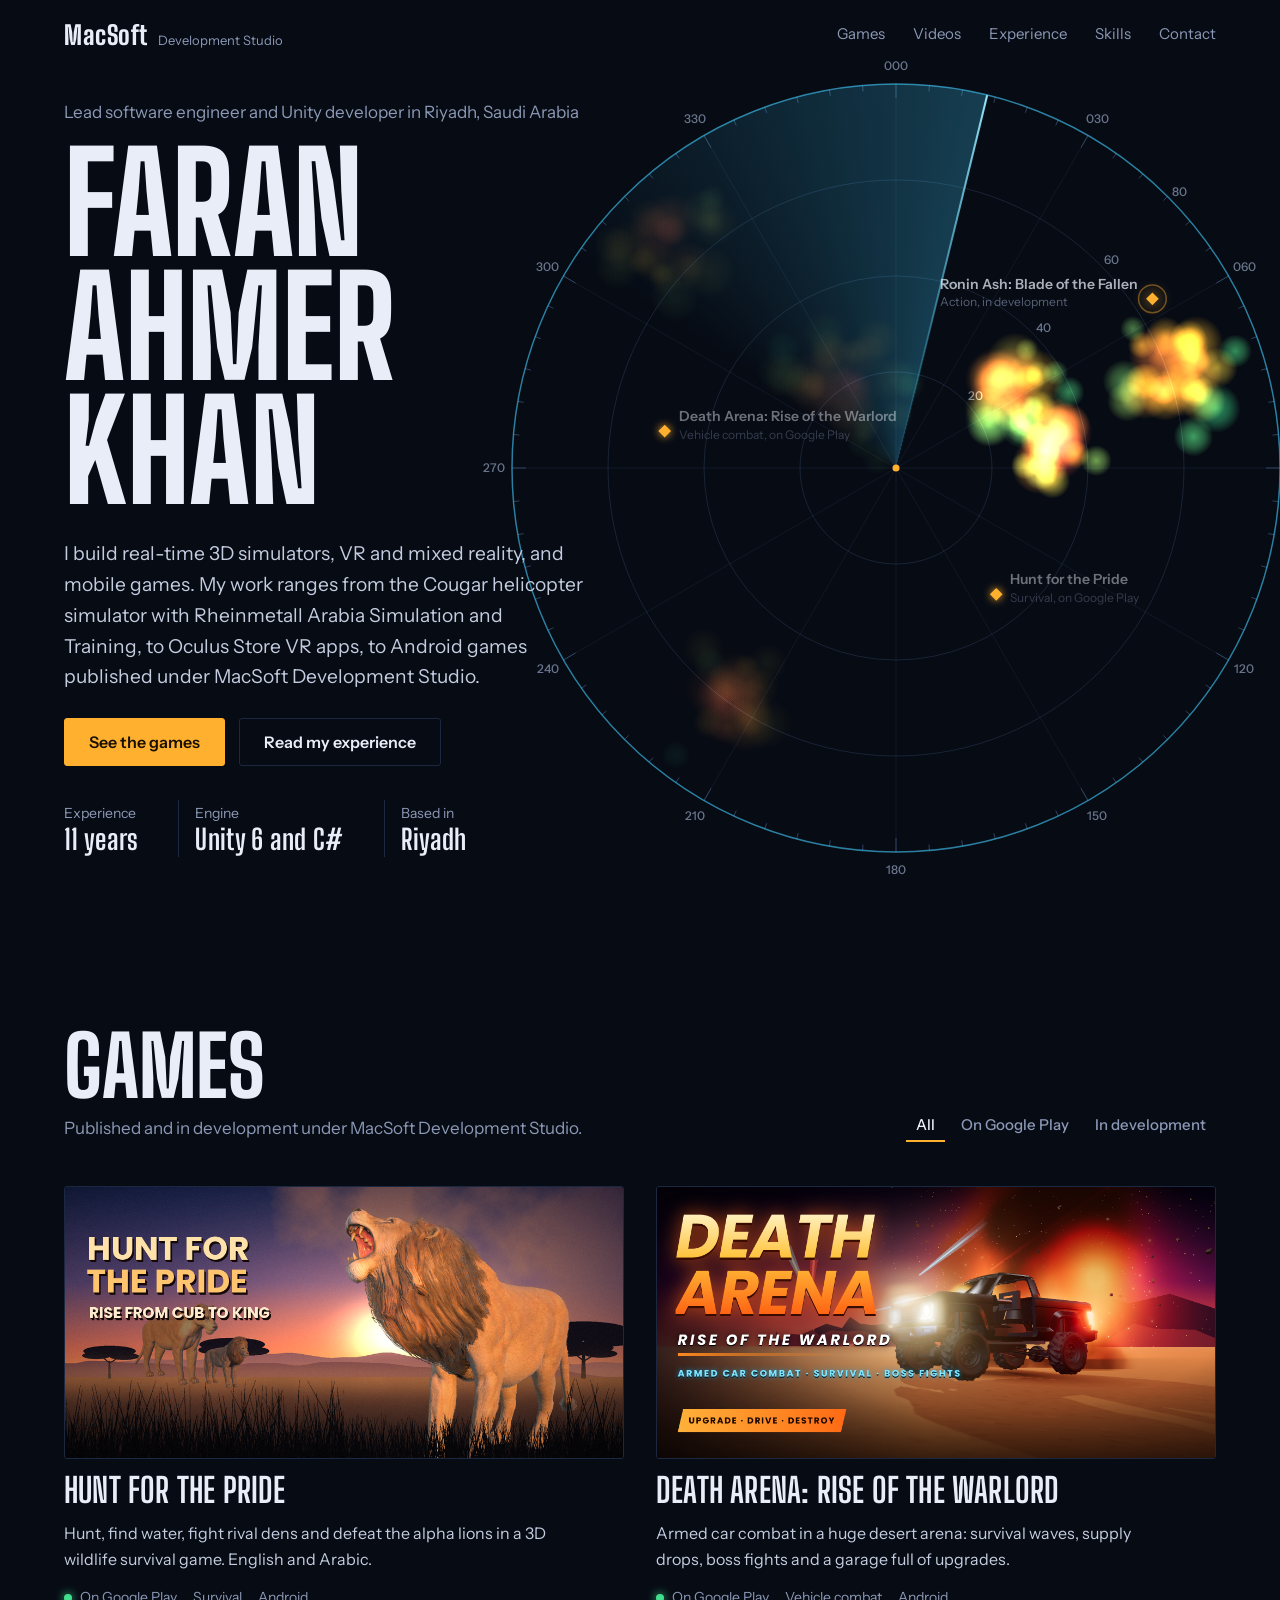
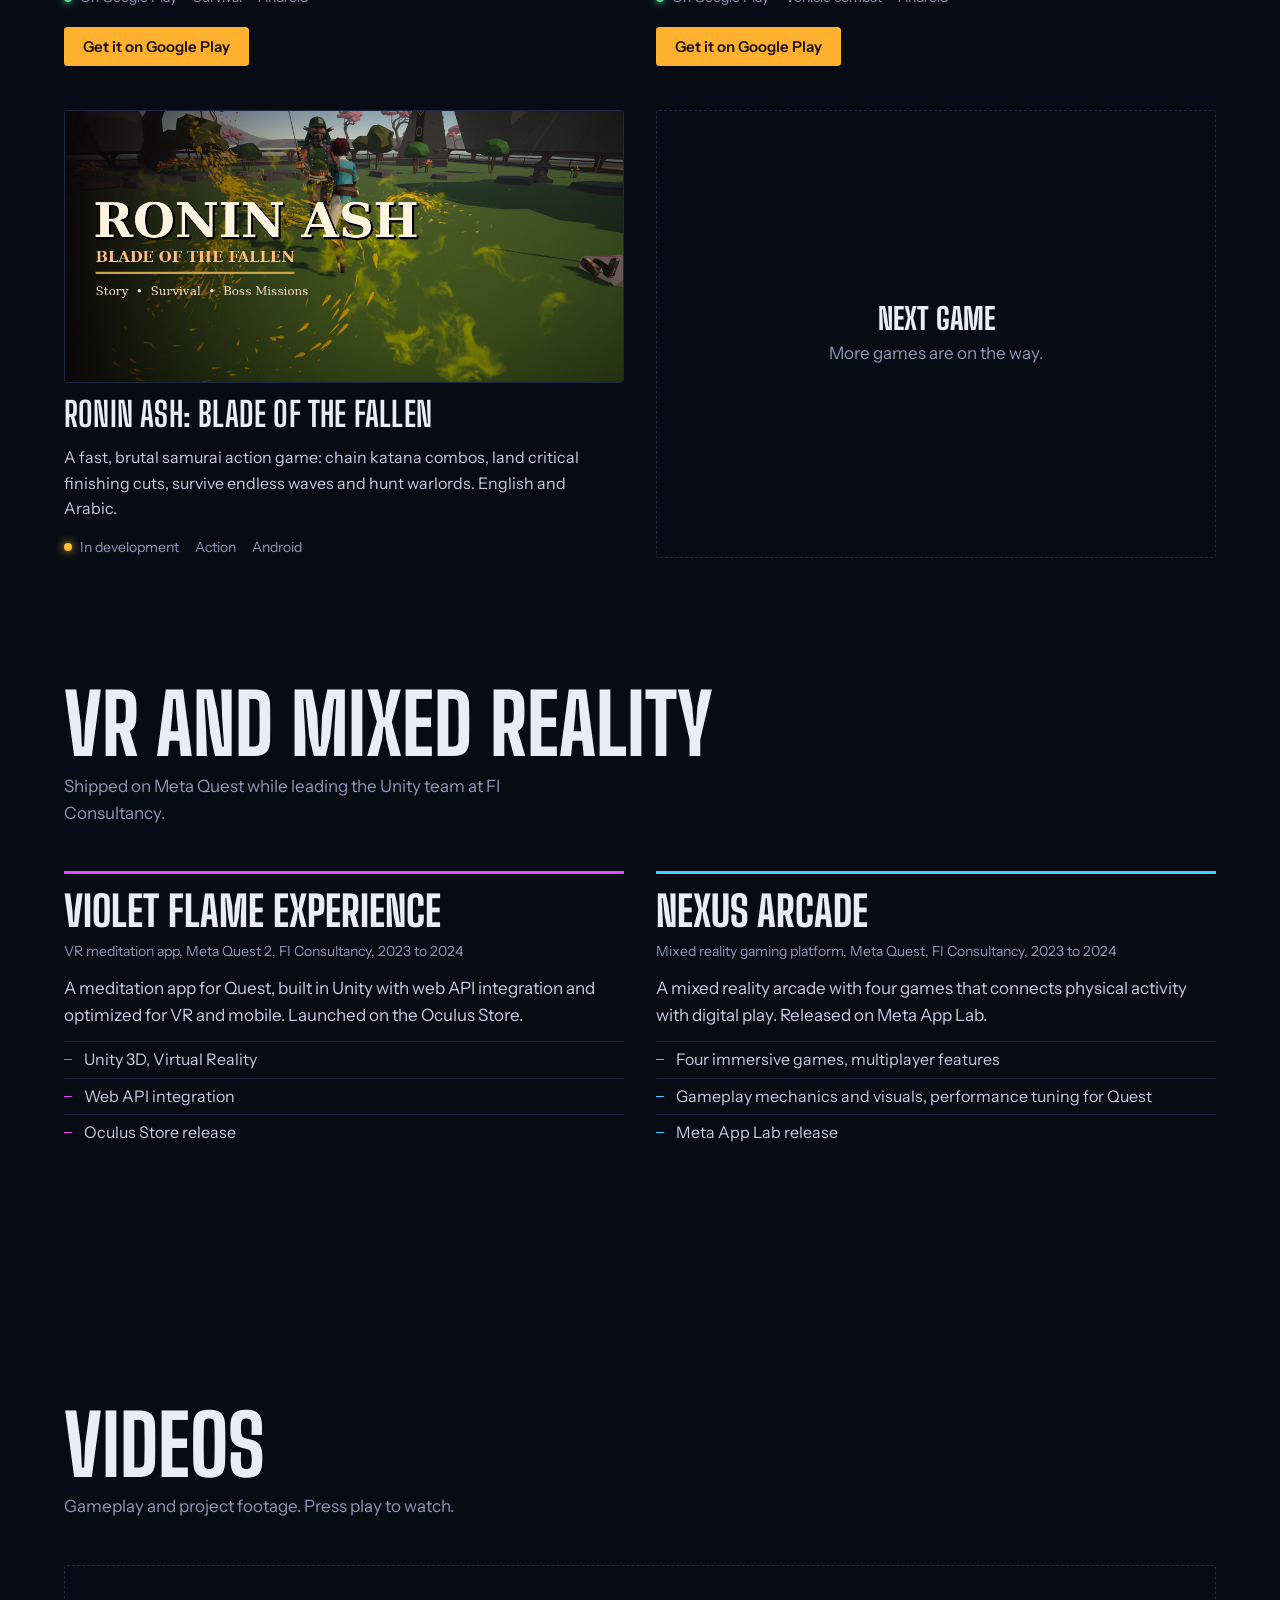
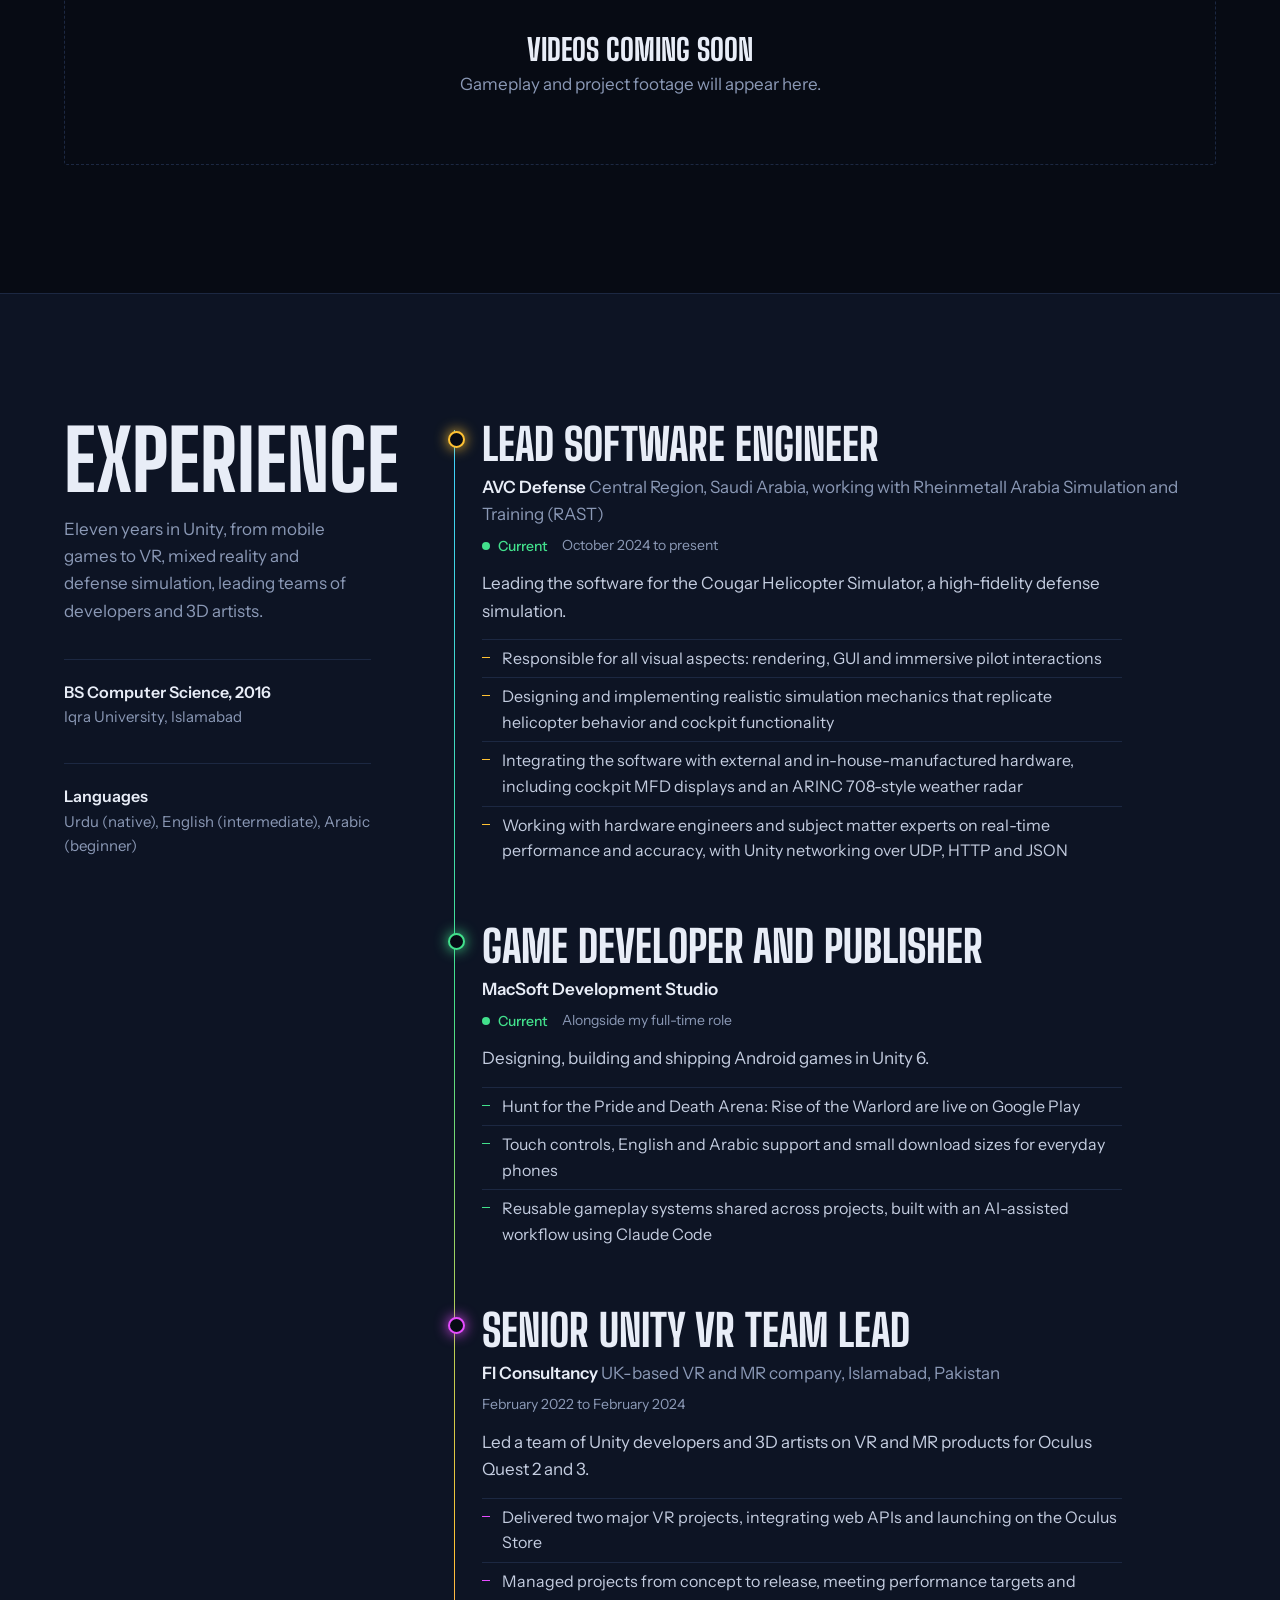
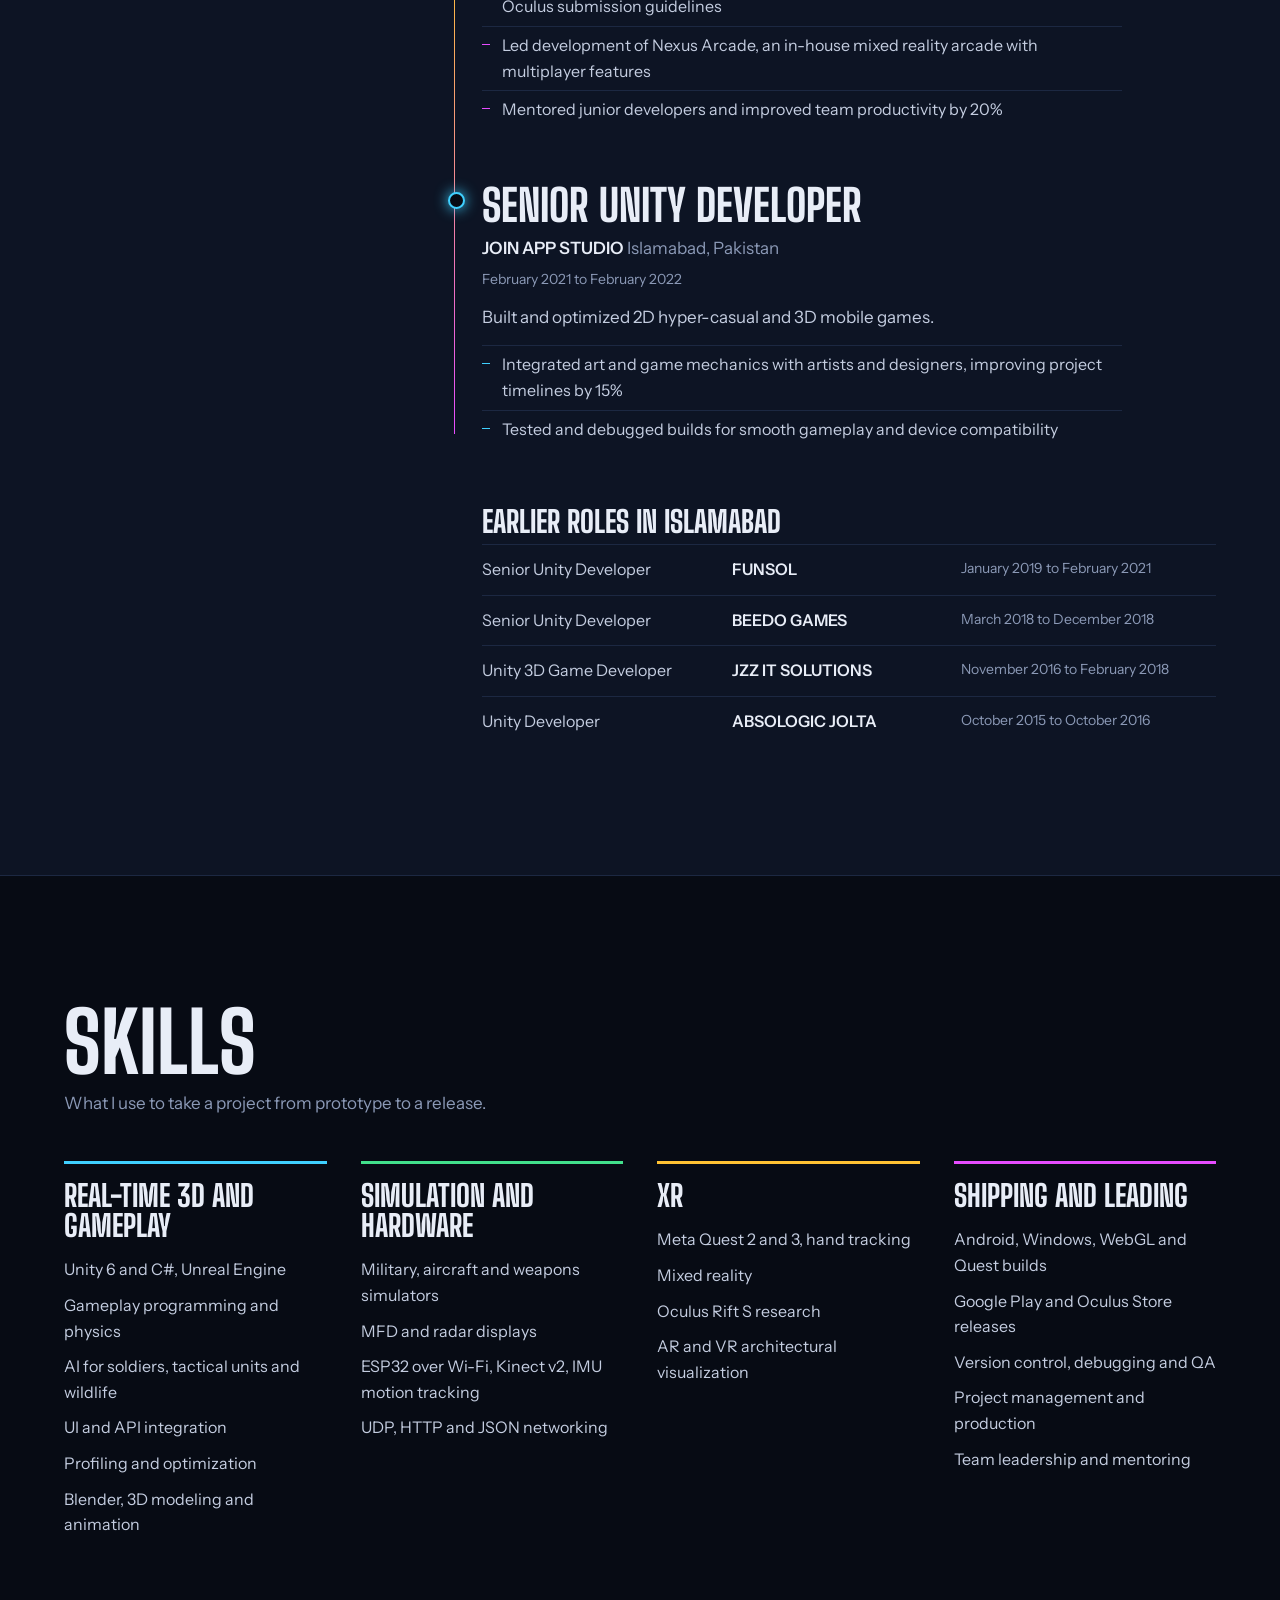
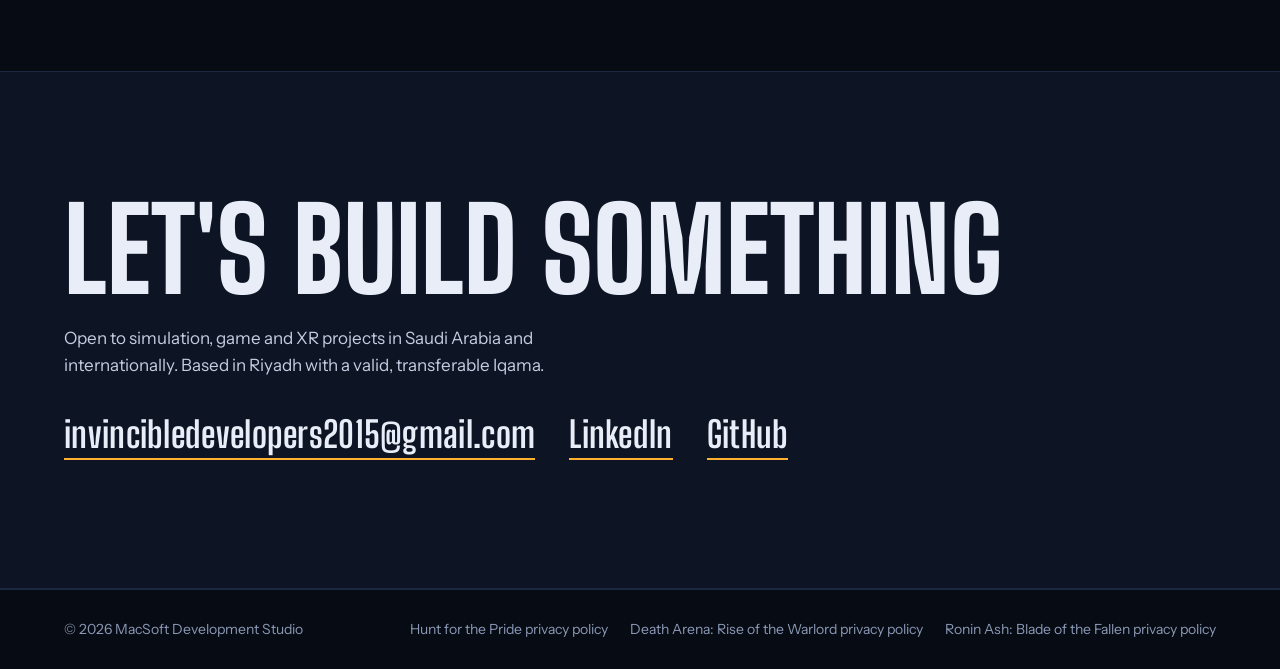
==== commit 47ac7747: "Add Videos section: gameplay and project videos driven by videos.js" ====
--- a/index.html
+++ b/index.html
@@ -17,7 +17,7 @@
 <header class="bar" id="bar">
   <a class="logo" href="#top">MacSoft <small>Development Studio</small></a>
   <nav aria-label="Sections">
-    <a href="#games">Games</a><a href="#experience">Experience</a><a href="#skills">Skills</a><a href="#contact">Contact</a>
+    <a href="#games">Games</a><a href="#videos">Videos</a><a href="#experience">Experience</a><a href="#skills">Skills</a><a href="#contact">Contact</a>
   </nav>
 </header>
 
@@ -52,6 +52,14 @@
   <section class="block" id="vr" aria-labelledby="vr-h" style="padding-top:0">
     <div class="head"><div><h2 id="vr-h">VR and mixed reality</h2><p>Shipped on Meta Quest while leading the Unity team at FI Consultancy.</p></div></div>
     <div class="inner"><div class="proj" id="projects"></div></div>
+  </section>
+
+  <section class="block" id="videos" aria-labelledby="videos-h">
+    <div class="head">
+      <div><h2 id="videos-h">Videos</h2><p>Gameplay and project footage. Press play to watch.</p></div>
+      <div class="filters" id="vfilters" role="group" aria-label="Filter videos"></div>
+    </div>
+    <div class="inner"><div class="vgrid" id="vgrid"></div></div>
   </section>
 
   <section class="block alt" id="experience" aria-labelledby="exp-h">
@@ -150,7 +158,9 @@
 </footer>
 
 <script src="games.js"></script>
+<script src="videos.js"></script>
 <script src="assets/site.js"></script>
+<script src="assets/videos.js"></script>
 <script src="assets/scope.js"></script>
 </body>
 </html>
--- a/assets/portfolio.css
+++ b/assets/portfolio.css
@@ -137,8 +137,11 @@
   .hero{align-items:flex-start;min-height:0;padding-top:96px;padding-bottom:calc(min(84vw,420px) + 96px)}
 }
 @media (max-width:560px){
-  .logo small{display:none}.bar nav{gap:16px}.bar nav a{font-size:14px}
+  .logo small{display:none}.logo{font-size:22px}.bar nav{gap:12px}.bar nav a{font-size:13px}
   .readouts li{padding-right:14px;margin-right:4px}.readouts strong{font-size:24px}
+}
+@media (max-width:440px){
+  .bar nav a[href="#skills"]{display:none}
 }
 @media (prefers-reduced-motion:reduce){
   html{scroll-behavior:auto}
@@ -146,3 +149,40 @@
   .hero h1 b{transform:none;animation:none!important}
   .game:hover .shot::after{animation:none}.now::before{animation:none}
 }
+
+/* vr projects */
+.proj{display:grid;grid-template-columns:repeat(auto-fit,minmax(min(100%,420px),1fr));gap:32px}
+.proj article{border-top:3px solid var(--c);padding-top:16px}
+.proj h3{margin:0;font:800 clamp(30px,3.4vw,42px)/1 var(--display);text-transform:uppercase}
+.proj .meta{margin:8px 0 12px}
+.proj p{margin:0 0 12px;color:#c4cde0;max-width:560px}
+.proj ul{margin:0;padding:0;list-style:none}
+.proj li{padding:5px 0 5px 20px;position:relative;color:#c4cde0;font-size:16px;border-top:1px solid var(--line)}
+.proj li::after{content:"";position:absolute;left:0;top:17px;width:8px;height:1px;background:var(--c)}
+.when{margin:6px 0 0;font-size:14px;color:var(--dim)}
+.when .now{margin:0 12px 0 0}
+.earlier-h{margin:64px 0 8px;font:800 30px/1 var(--display);text-transform:uppercase;padding-left:34px}
+.earlier{list-style:none;margin:0;padding:0 0 0 34px}
+.earlier li{display:grid;grid-template-columns:1.1fr 1fr 1.2fr;gap:4px 16px;padding:12px 0;border-top:1px solid var(--line);font-size:16px}
+.earlier span{color:#c4cde0}.earlier b{font-weight:600}.earlier time{color:var(--dim);font-size:14px}
+@media (max-width:700px){.earlier li{grid-template-columns:1fr}.earlier-h,.earlier{padding-left:34px}}
+
+/* videos */
+.vgrid{display:grid;grid-template-columns:repeat(auto-fill,minmax(min(100%,380px),1fr));gap:44px 32px}
+.video{display:flex;flex-direction:column;gap:12px}
+.vshot{position:relative;aspect-ratio:16/9;overflow:hidden;border-radius:3px;border:1px solid var(--line);background:linear-gradient(135deg,#10203a,#0a1020)}
+.vshot video,.vshot iframe{position:absolute;inset:0;width:100%;height:100%;border:0;display:block;background:#000}
+.vplay{position:absolute;inset:0;width:100%;height:100%;padding:0;border:0;background:none;cursor:pointer;color:inherit}
+.vplay img{width:100%;height:100%;object-fit:cover;display:block;transition:transform .6s cubic-bezier(.2,.8,.2,1),filter .3s}
+.vplay:hover img{transform:scale(1.04);filter:brightness(1.08)}
+.vshot .noimg{position:absolute;inset:0;display:grid;place-items:center;font:800 32px var(--display);text-align:center;padding:20px;text-transform:uppercase;color:var(--dim)}
+.vicon{position:absolute;left:50%;top:50%;width:68px;height:68px;margin:-34px 0 0 -34px;border-radius:50%;background:rgba(7,11,20,.72);border:2px solid var(--act);box-shadow:0 0 24px rgba(255,176,46,.35);transition:background .2s,transform .2s}
+.vicon::after{content:"";position:absolute;left:27px;top:20px;border-style:solid;border-width:13px 0 13px 22px;border-color:transparent transparent transparent var(--act);transition:border-color .2s}
+.vplay:hover .vicon{background:var(--act);transform:scale(1.08)}
+.vplay:hover .vicon::after{border-left-color:#1a1000}
+.video h3{margin:0;font:700 30px/1 var(--display);letter-spacing:.2px;text-transform:uppercase}
+.video p{margin:0;color:#c4cde0;font-size:16px;max-width:520px}
+.vlink{align-self:flex-start;font-size:14px;color:var(--dim);text-decoration:none;border-bottom:1px solid var(--line);padding-bottom:1px}
+.vlink:hover{color:var(--text);border-color:var(--act)}
+.vsoon{grid-column:1/-1;min-height:200px}
+@media (prefers-reduced-motion:reduce){.vplay img,.vicon{transition:none}.vplay:hover img{transform:none}}
